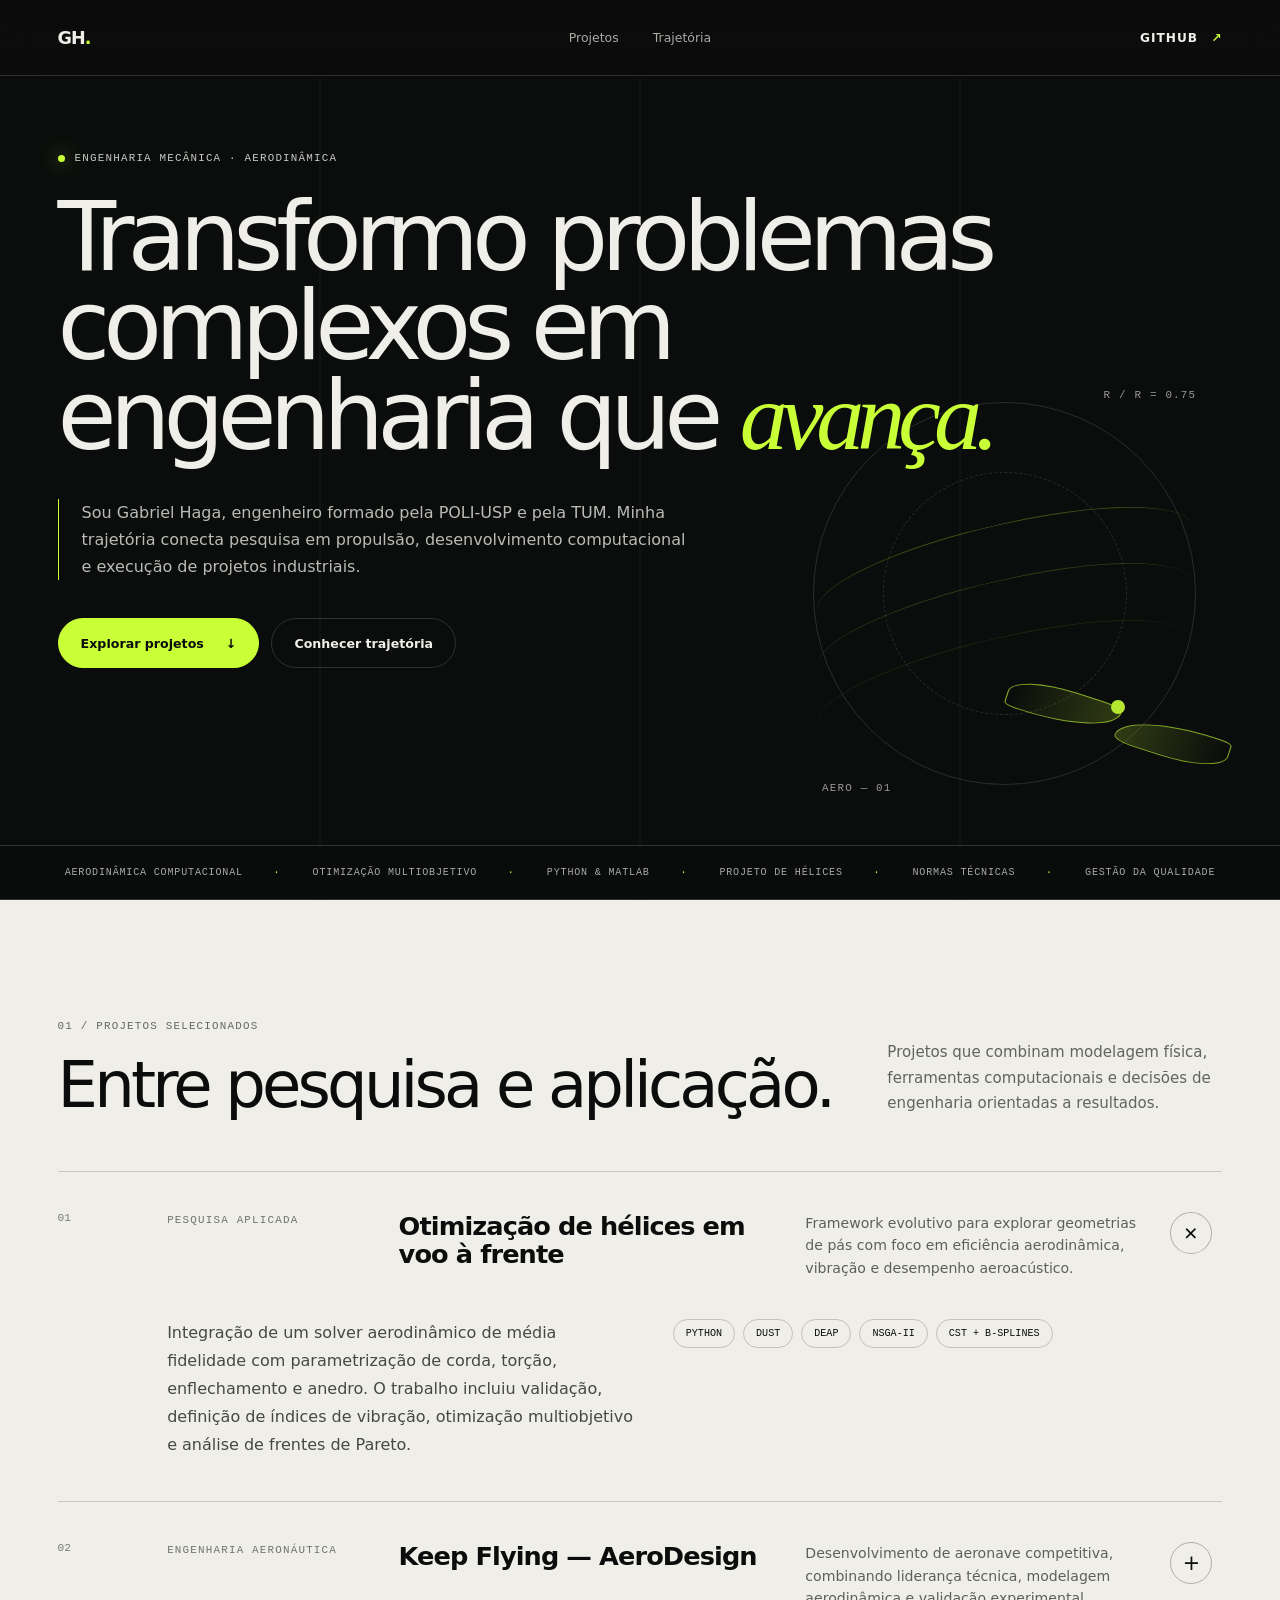
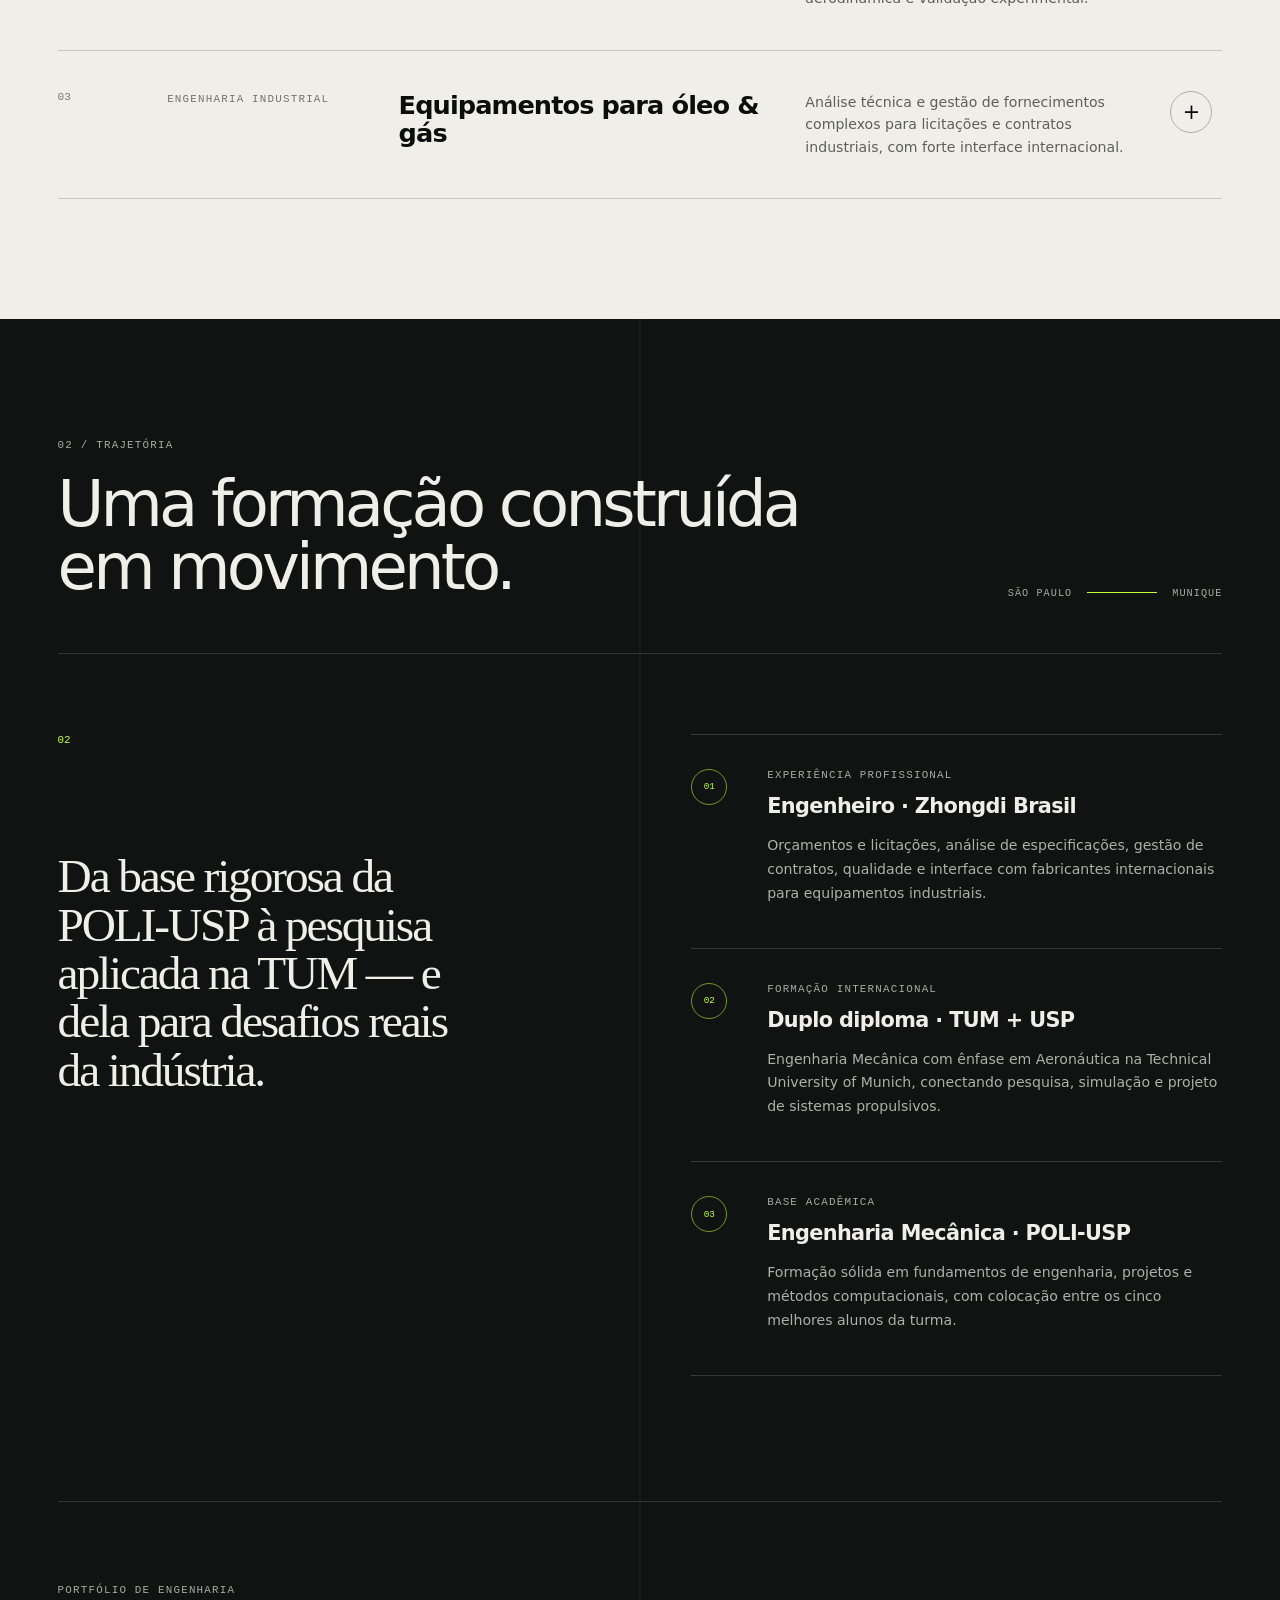
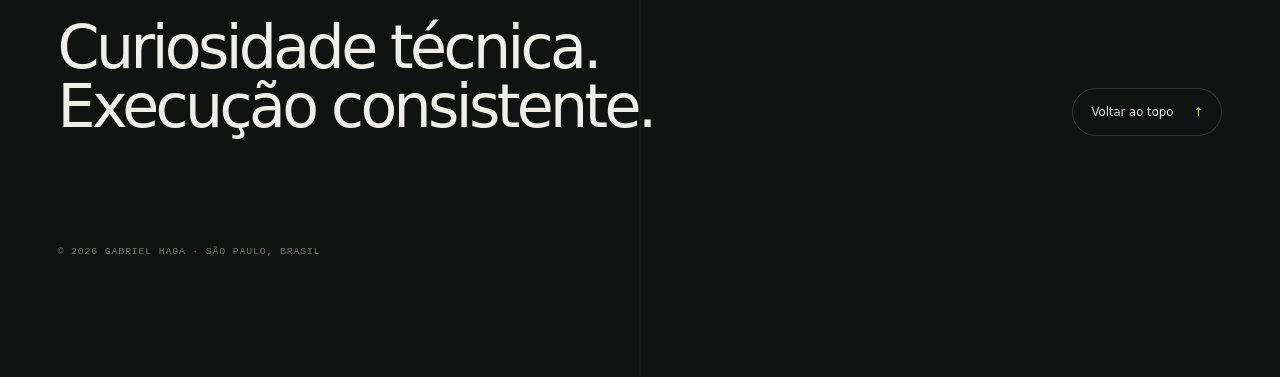
==== index.html @ 897d7d83 "Publish engineering portfolio" ====
<!doctype html>
<html lang="pt-BR">
<head>
  <meta charset="utf-8">
  <meta name="viewport" content="width=device-width, initial-scale=1">
  <meta name="theme-color" content="#0b0d0c">
  <meta name="description" content="Portfólio de Gabriel Haga: engenharia mecânica, aerodinâmica, propulsão e projetos industriais.">
  <title>Gabriel Haga | Engenharia, Aerodinâmica e Projetos</title>
  <style>
    :root{--ink:#0b0d0c;--paper:#efeee8;--muted:#a9aaa4;--line:rgba(239,238,232,.16);--acid:#c8ff36;--acid-dark:#9fce18;--serif:Georgia,"Times New Roman",serif;--sans:Inter,ui-sans-serif,system-ui,-apple-system,BlinkMacSystemFont,"Segoe UI",sans-serif;--mono:"SFMono-Regular",Consolas,"Liberation Mono",monospace}
    *{box-sizing:border-box}html{scroll-behavior:smooth;scroll-padding-top:92px}body{margin:0;background:var(--ink);color:var(--paper);font-family:var(--sans);-webkit-font-smoothing:antialiased}a{color:inherit;text-decoration:none}::selection{background:var(--acid);color:var(--ink)}
    .topbar{position:fixed;z-index:50;inset:0 0 auto;height:76px;display:grid;grid-template-columns:1fr auto 1fr;align-items:center;gap:32px;padding:0 4.5vw;border-bottom:1px solid var(--line);background:rgba(11,13,12,.82);backdrop-filter:blur(18px)}
    .wordmark{width:max-content;font-size:1.1rem;font-weight:800;letter-spacing:-.06em}.wordmark span,.nav-cta span{color:var(--acid)}.nav-links{display:flex;gap:34px;color:var(--muted);font-size:.78rem}.nav-links a,.nav-cta,.button,.back-top{transition:color .18s,background .18s,border-color .18s,transform .18s}.nav-links a:hover,.nav-links a:focus-visible{color:var(--paper)}.nav-cta{justify-self:end;font-size:.76rem;font-weight:700;text-transform:uppercase;letter-spacing:.08em}.nav-cta span{margin-left:8px}
    .hero{position:relative;min-height:100svh;padding:152px 4.5vw 54px;overflow:hidden;border-bottom:1px solid var(--line)}.hero-grid{position:absolute;inset:76px 0 0;pointer-events:none;opacity:.34;background-image:linear-gradient(to right,transparent calc(25% - 1px),var(--line) 25%,transparent calc(25% + 1px)),linear-gradient(to right,transparent calc(50% - 1px),var(--line) 50%,transparent calc(50% + 1px)),linear-gradient(to right,transparent calc(75% - 1px),var(--line) 75%,transparent calc(75% + 1px))}.hero-copy{position:relative;z-index:2;max-width:950px}
    .eyebrow,.section-index,.project-type,.visual-note,.timeline-item .label{font-family:var(--mono);text-transform:uppercase;letter-spacing:.11em;font-size:.68rem}.eyebrow{display:flex;align-items:center;gap:10px;margin:0 0 29px;color:#c8cac3}.status-dot{width:7px;height:7px;border-radius:50%;background:var(--acid);box-shadow:0 0 18px rgba(200,255,54,.7)}
    .hero h1{max-width:960px;margin:0;font-size:clamp(3.7rem,7.5vw,8rem);font-weight:520;line-height:.93;letter-spacing:-.073em}.hero h1 em{font-family:var(--serif);color:var(--acid);font-weight:400}.hero-intro{max-width:630px;margin:38px 0 0;padding-left:23px;border-left:1px solid var(--acid);color:#b9bbb4;font-size:clamp(1rem,1.25vw,1.18rem);line-height:1.7}.hero-actions{display:flex;gap:12px;margin-top:38px}.button{min-height:50px;display:inline-flex;align-items:center;justify-content:center;gap:22px;padding:0 22px;border:1px solid var(--line);border-radius:999px;font-size:.79rem;font-weight:700}.button-primary{border-color:var(--acid);background:var(--acid);color:var(--ink)}.button-primary:hover,.button-primary:focus-visible{background:#d7ff70;transform:translateY(-2px)}.button-ghost:hover,.button-ghost:focus-visible{border-color:rgba(239,238,232,.5);transform:translateY(-2px)}
    .hero-visual{position:absolute;z-index:1;right:4.5vw;bottom:88px;width:min(34vw,510px);aspect-ratio:1;opacity:.9}.visual-orbit,.rotor,.flow-line{position:absolute}.visual-orbit{border:1px solid rgba(239,238,232,.16);border-radius:50%;inset:6%}.orbit-two{inset:22%;border-style:dashed}.rotor{inset:50%;width:52%;height:52%;animation:rotate 26s linear infinite}.blade{position:absolute;left:50%;top:50%;width:51%;height:15%;transform-origin:0 50%;border:1px solid rgba(200,255,54,.7);border-radius:100% 12% 70% 20%;background:linear-gradient(90deg,rgba(200,255,54,.22),transparent)}.blade-one{transform:rotate(18deg)}.blade-two{transform:rotate(198deg)}.hub{position:absolute;top:calc(50% - 7px);left:calc(50% - 7px);width:14px;height:14px;border-radius:50%;background:var(--acid)}.flow-line{left:6%;right:6%;height:20%;border-top:1px solid rgba(200,255,54,.3);border-radius:50%;transform:rotate(-13deg)}.flow-one{top:34%}.flow-two{top:47%;opacity:.7}.flow-three{top:60%;opacity:.4}.visual-note{position:absolute;color:var(--muted)}.note-top{top:3%;right:6%}.note-bottom{bottom:4%;left:8%}@keyframes rotate{to{transform:rotate(360deg)}}
    .capability-strip{position:absolute;z-index:3;left:0;right:0;bottom:0;min-height:54px;display:flex;align-items:center;justify-content:space-around;gap:18px;padding:12px 4.5vw;border-top:1px solid var(--line);background:rgba(11,13,12,.75);color:#a9aba4;font-family:var(--mono);font-size:.63rem;text-transform:uppercase;letter-spacing:.08em}.capability-strip span:not(:last-child)::after{content:"·";margin-left:2.4vw;color:var(--acid)}
    .section-shell{padding:120px 4.5vw}.projects{background:var(--paper);color:var(--ink)}.section-heading{display:grid;grid-template-columns:1.4fr .6fr;gap:48px;align-items:end;padding-bottom:54px;border-bottom:1px solid rgba(11,13,12,.17)}.section-index{margin:0 0 22px;color:#65685f}.section-heading h2,.site-footer h2{max-width:780px;margin:0;font-size:clamp(2.7rem,5vw,5.5rem);line-height:.98;letter-spacing:-.06em;font-weight:520}.section-heading>p{max-width:420px;margin:0;color:#61645c;line-height:1.7;font-size:.94rem}
    .project-list{border-bottom:1px solid rgba(11,13,12,.17)}.project-card{border-top:1px solid rgba(11,13,12,.17)}.project-card:first-child{border-top:0}.project-card summary{display:grid;grid-template-columns:7% 1fr 52px;gap:28px;align-items:start;padding:40px 0;cursor:pointer;list-style:none}.project-card summary::-webkit-details-marker{display:none}.project-index{color:#797c73;font-family:var(--mono);font-size:.7rem}.project-main{display:grid;grid-template-columns:.58fr 1.1fr 1fr;gap:36px;align-items:start}.project-type{color:#71746c;line-height:1.5}.project-main strong{font-size:clamp(1.25rem,2vw,1.9rem);line-height:1.12;letter-spacing:-.035em}.project-description{color:#5d6058;line-height:1.6;font-size:.88rem}.project-toggle{width:42px;height:42px;display:grid;place-items:center;border:1px solid rgba(11,13,12,.28);border-radius:50%;font-size:1.3rem;transition:transform .2s,background .2s}.project-card[open] .project-toggle{transform:rotate(45deg)}.project-card:hover .project-toggle{background:var(--acid);border-color:var(--acid-dark)}.project-detail{display:grid;grid-template-columns:1fr 1fr;gap:36px;margin-left:calc(7% + 28px);padding:0 80px 42px 0}.project-detail p{margin:0;max-width:650px;line-height:1.75;color:#464940}.tag-list{display:flex;flex-wrap:wrap;align-content:start;gap:8px}.tag-list span{padding:8px 12px;border:1px solid rgba(11,13,12,.2);border-radius:999px;font-family:var(--mono);font-size:.63rem;text-transform:uppercase}
    .journey{position:relative;background:#101311}.journey:before{content:"";position:absolute;inset:0;pointer-events:none;background-image:linear-gradient(to right,transparent calc(50% - 1px),rgba(239,238,232,.07) 50%,transparent calc(50% + 1px))}.journey-heading{position:relative;border-color:var(--line)}.journey-heading .section-index{color:var(--muted)}.location-mark{display:flex;align-items:center;gap:15px;justify-self:end;color:var(--muted);font-family:var(--mono);font-size:.64rem;text-transform:uppercase;letter-spacing:.1em}.location-mark i{display:block;width:70px;height:1px;background:var(--acid)}.journey-layout{position:relative;display:grid;grid-template-columns:1fr 1fr;gap:8vw;padding:80px 0 125px}.journey-statement{position:sticky;top:130px;align-self:start;min-height:360px;display:flex;flex-direction:column;justify-content:space-between;padding-right:8vw}.statement-number{color:var(--acid);font-family:var(--mono);font-size:.68rem}.journey-statement p{margin:0;max-width:520px;font-family:var(--serif);font-size:clamp(2.1rem,3.7vw,4.2rem);line-height:1.02;letter-spacing:-.045em}.timeline{border-top:1px solid var(--line)}.timeline-item{display:grid;grid-template-columns:52px 1fr;gap:24px;padding:34px 0 42px;border-bottom:1px solid var(--line)}.timeline-marker{width:36px;height:36px;display:grid;place-items:center;border:1px solid rgba(200,255,54,.55);border-radius:50%;color:var(--acid);font-family:var(--mono);font-size:.58rem}.timeline-item .label{margin:0 0 13px;color:var(--muted)}.timeline-item h3{margin:0 0 16px;font-size:1.3rem;letter-spacing:-.03em}.timeline-item .copy{display:block;max-width:600px;color:#aeb0aa;font-size:.88rem;line-height:1.7}
    .site-footer{position:relative;display:grid;grid-template-columns:1fr auto;gap:60px;align-items:end;padding-top:82px;border-top:1px solid var(--line)}.site-footer .section-index{color:var(--muted)}.site-footer h2{font-size:clamp(2.7rem,4.7vw,5.2rem)}.back-top{min-width:150px;height:48px;display:inline-flex;align-items:center;justify-content:space-between;padding:0 18px;border:1px solid var(--line);border-radius:999px;font-size:.73rem}.back-top span{color:var(--acid)}.back-top:hover{border-color:var(--acid)}.footer-note{grid-column:1/-1;margin:50px 0 0;color:#747770;font-family:var(--mono);font-size:.62rem;text-transform:uppercase;letter-spacing:.08em}:focus-visible{outline:2px solid var(--acid);outline-offset:4px}
    @media(max-width:980px){.hero{min-height:920px}.hero-visual{width:42vw;opacity:.48}.project-main{grid-template-columns:.45fr 1fr}.project-description{grid-column:2}.project-detail{grid-template-columns:1fr}.journey-layout{gap:6vw}}
    @media(max-width:720px){.topbar{height:66px;grid-template-columns:1fr auto;padding:0 20px}.nav-links{display:none}.hero{min-height:840px;padding:128px 20px 72px}.hero h1{font-size:clamp(3.45rem,17vw,5.6rem)}.hero-intro{margin-top:30px}.hero-actions{align-items:stretch;flex-direction:column;max-width:320px}.hero-visual{width:72vw;right:-18vw;bottom:75px;opacity:.32}.capability-strip{overflow:hidden;justify-content:flex-start;padding-left:20px;white-space:nowrap}.capability-strip span:nth-child(n+4){display:none}.capability-strip span:not(:last-child)::after{margin-left:18px}.section-shell{padding:88px 20px}.section-heading{grid-template-columns:1fr;gap:24px;padding-bottom:38px}.section-heading h2{font-size:3rem}.project-card summary{grid-template-columns:32px 1fr 40px;gap:12px;padding:30px 0}.project-main{grid-template-columns:1fr;gap:10px}.project-description{grid-column:1;margin-top:6px}.project-toggle{width:36px;height:36px}.project-detail{margin-left:44px;padding:0 0 34px;gap:22px}.journey:before{display:none}.location-mark{justify-self:start}.journey-layout{grid-template-columns:1fr;padding:62px 0 90px}.journey-statement{position:static;min-height:0;padding:0 0 60px;gap:42px}.timeline-item{grid-template-columns:42px 1fr;gap:14px}.site-footer{grid-template-columns:1fr;gap:42px}.site-footer h2{font-size:3.05rem}.back-top{width:150px}.footer-note{margin-top:18px}}
    @media(prefers-reduced-motion:reduce){html{scroll-behavior:auto}*,*:before,*:after{animation-duration:.01ms!important;animation-iteration-count:1!important}}
  </style>
</head>
<body>
  <main>
    <nav class="topbar" aria-label="Navegação principal">
      <a class="wordmark" href="#inicio" aria-label="Ir para o início">GH<span>.</span></a>
      <div class="nav-links"><a href="#projetos">Projetos</a><a href="#trajetoria">Trajetória</a></div>
      <a class="nav-cta" href="https://github.com/GTH14" target="_blank" rel="noreferrer">GitHub <span aria-hidden="true">↗</span></a>
    </nav>

    <section class="hero" id="inicio">
      <div class="hero-grid" aria-hidden="true"></div>
      <div class="hero-copy">
        <p class="eyebrow"><span class="status-dot"></span> Engenharia mecânica · Aerodinâmica</p>
        <h1>Transformo problemas complexos em engenharia que <em>avança.</em></h1>
        <p class="hero-intro">Sou Gabriel Haga, engenheiro formado pela POLI-USP e pela TUM. Minha trajetória conecta pesquisa em propulsão, desenvolvimento computacional e execução de projetos industriais.</p>
        <div class="hero-actions"><a class="button button-primary" href="#projetos">Explorar projetos <span aria-hidden="true">↓</span></a><a class="button button-ghost" href="#trajetoria">Conhecer trajetória</a></div>
      </div>
      <div class="hero-visual" aria-hidden="true">
        <div class="visual-orbit"></div><div class="visual-orbit orbit-two"></div>
        <div class="rotor"><span class="blade blade-one"></span><span class="blade blade-two"></span><span class="hub"></span></div>
        <div class="flow-line flow-one"></div><div class="flow-line flow-two"></div><div class="flow-line flow-three"></div>
        <div class="visual-note note-top">R / R = 0.75</div><div class="visual-note note-bottom">AERO — 01</div>
      </div>
      <div class="capability-strip" aria-label="Áreas de atuação"><span>Aerodinâmica computacional</span><span>Otimização multiobjetivo</span><span>Python &amp; MATLAB</span><span>Projeto de hélices</span><span>Normas técnicas</span><span>Gestão da qualidade</span></div>
    </section>

    <section class="projects section-shell" id="projetos">
      <header class="section-heading"><div><p class="section-index">01 / Projetos selecionados</p><h2>Entre pesquisa e aplicação.</h2></div><p>Projetos que combinam modelagem física, ferramentas computacionais e decisões de engenharia orientadas a resultados.</p></header>
      <div class="project-list">
        <details class="project-card" open>
          <summary><span class="project-index">01</span><span class="project-main"><span class="project-type">Pesquisa aplicada</span><strong>Otimização de hélices em voo à frente</strong><span class="project-description">Framework evolutivo para explorar geometrias de pás com foco em eficiência aerodinâmica, vibração e desempenho aeroacústico.</span></span><span class="project-toggle" aria-hidden="true">+</span></summary>
          <div class="project-detail"><p>Integração de um solver aerodinâmico de média fidelidade com parametrização de corda, torção, enflechamento e anedro. O trabalho incluiu validação, definição de índices de vibração, otimização multiobjetivo e análise de frentes de Pareto.</p><div class="tag-list"><span>Python</span><span>DUST</span><span>DEAP</span><span>NSGA-II</span><span>CST + B-splines</span></div></div>
        </details>
        <details class="project-card">
          <summary><span class="project-index">02</span><span class="project-main"><span class="project-type">Engenharia aeronáutica</span><strong>Keep Flying — AeroDesign</strong><span class="project-description">Desenvolvimento de aeronave competitiva, combinando liderança técnica, modelagem aerodinâmica e validação experimental.</span></span><span class="project-toggle" aria-hidden="true">+</span></summary>
          <div class="project-detail"><p>Atuação como capitão e membro da equipe de aerodinâmica: distribuição de atividades, acompanhamento do projeto, desenvolvimento de modelo VLM, construção de protótipos, testes de voo e documentação técnica.</p><div class="tag-list"><span>VLM</span><span>Projeto de aeronaves</span><span>Ensaios em voo</span><span>Liderança</span></div></div>
        </details>
        <details class="project-card">
          <summary><span class="project-index">03</span><span class="project-main"><span class="project-type">Engenharia industrial</span><strong>Equipamentos para óleo &amp; gás</strong><span class="project-description">Análise técnica e gestão de fornecimentos complexos para licitações e contratos industriais, com forte interface internacional.</span></span><span class="project-toggle" aria-hidden="true">+</span></summary>
          <div class="project-detail"><p>Escopo envolvendo trocadores de calor, resfriadores a ar, válvulas e tubulações: interpretação de desenhos e normas, composição de propostas, planos de inspeção, documentação da qualidade e coordenação com fabricantes.</p><div class="tag-list"><span>Petrobras</span><span>API 660</span><span>ASME</span><span>QA/QC</span><span>Contratos</span></div></div>
        </details>
      </div>
    </section>

    <section class="journey section-shell" id="trajetoria">
      <header class="section-heading journey-heading"><div><p class="section-index">02 / Trajetória</p><h2>Uma formação construída em movimento.</h2></div><div class="location-mark"><span>São Paulo</span><i></i><span>Munique</span></div></header>
      <div class="journey-layout">
        <div class="journey-statement"><span class="statement-number">02</span><p>Da base rigorosa da POLI-USP à pesquisa aplicada na TUM — e dela para desafios reais da indústria.</p></div>
        <div class="timeline">
          <article class="timeline-item"><span class="timeline-marker">01</span><div><p class="label">Experiência profissional</p><h3>Engenheiro · Zhongdi Brasil</h3><span class="copy">Orçamentos e licitações, análise de especificações, gestão de contratos, qualidade e interface com fabricantes internacionais para equipamentos industriais.</span></div></article>
          <article class="timeline-item"><span class="timeline-marker">02</span><div><p class="label">Formação internacional</p><h3>Duplo diploma · TUM + USP</h3><span class="copy">Engenharia Mecânica com ênfase em Aeronáutica na Technical University of Munich, conectando pesquisa, simulação e projeto de sistemas propulsivos.</span></div></article>
          <article class="timeline-item"><span class="timeline-marker">03</span><div><p class="label">Base acadêmica</p><h3>Engenharia Mecânica · POLI-USP</h3><span class="copy">Formação sólida em fundamentos de engenharia, projetos e métodos computacionais, com colocação entre os cinco melhores alunos da turma.</span></div></article>
        </div>
      </div>
      <footer class="site-footer"><div><p class="section-index">Portfólio de engenharia</p><h2>Curiosidade técnica.<br>Execução consistente.</h2></div><a class="back-top" href="#inicio">Voltar ao topo <span aria-hidden="true">↑</span></a><p class="footer-note">© 2026 Gabriel Haga · São Paulo, Brasil</p></footer>
    </section>
  </main>
</body>
</html>
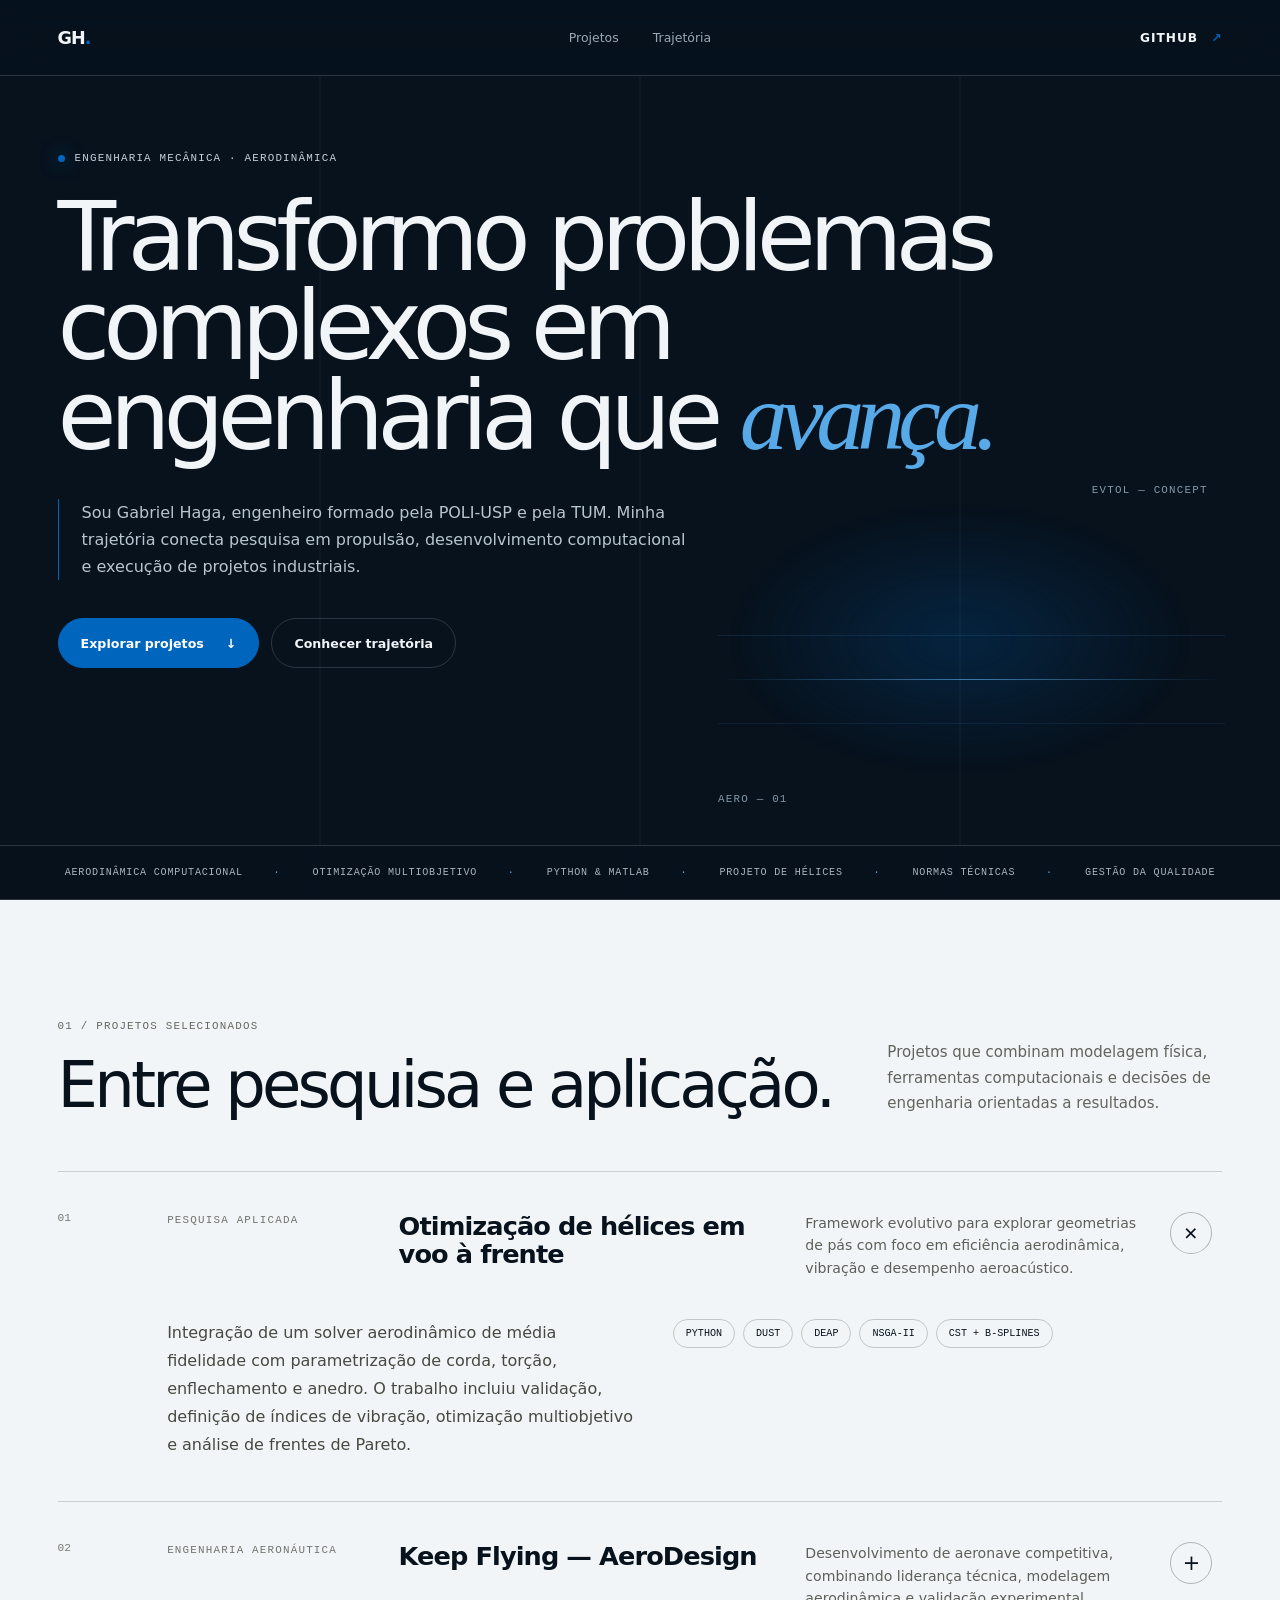
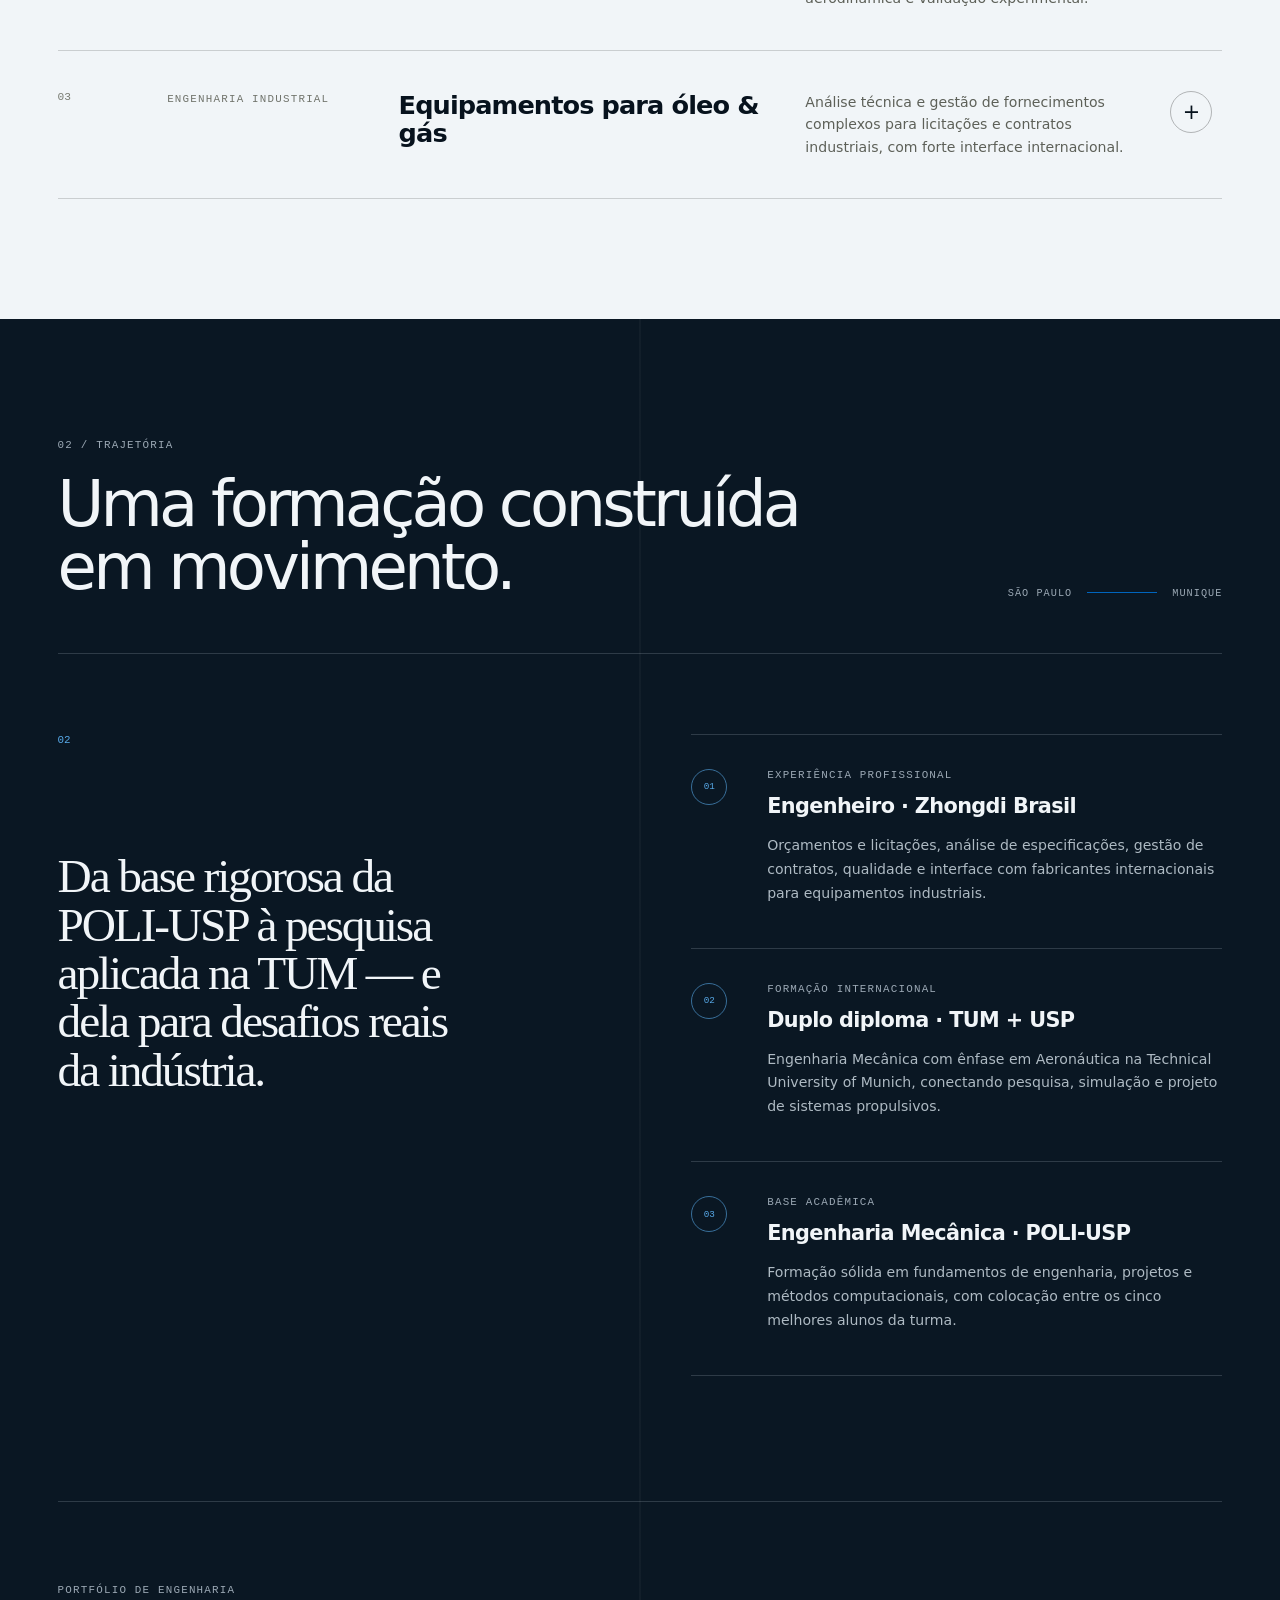
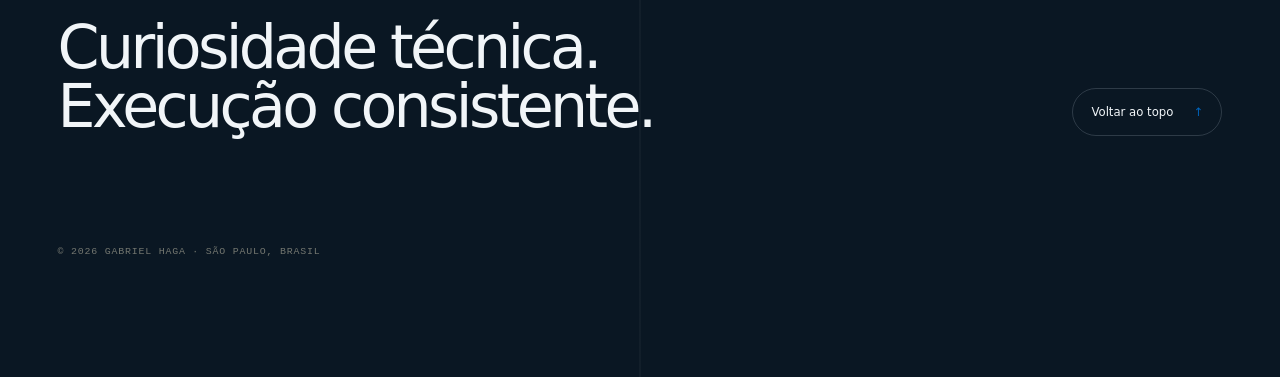
==== commit a82f1df4: "Update portfolio visual identity and eVTOL hero" ====
--- a/index.html
+++ b/index.html
@@ -3,22 +3,22 @@
 <head>
   <meta charset="utf-8">
   <meta name="viewport" content="width=device-width, initial-scale=1">
-  <meta name="theme-color" content="#0b0d0c">
+  <meta name="theme-color" content="#07121d">
   <meta name="description" content="Portfólio de Gabriel Haga: engenharia mecânica, aerodinâmica, propulsão e projetos industriais.">
   <title>Gabriel Haga | Engenharia, Aerodinâmica e Projetos</title>
   <style>
-    :root{--ink:#0b0d0c;--paper:#efeee8;--muted:#a9aaa4;--line:rgba(239,238,232,.16);--acid:#c8ff36;--acid-dark:#9fce18;--serif:Georgia,"Times New Roman",serif;--sans:Inter,ui-sans-serif,system-ui,-apple-system,BlinkMacSystemFont,"Segoe UI",sans-serif;--mono:"SFMono-Regular",Consolas,"Liberation Mono",monospace}
+    :root{--ink:#07121d;--paper:#f1f5f8;--muted:#9ba8b4;--line:rgba(225,238,248,.17);--acid:#0065bd;--acid-dark:#004b8d;--blue-light:#57a9e8;--serif:Georgia,"Times New Roman",serif;--sans:Inter,ui-sans-serif,system-ui,-apple-system,BlinkMacSystemFont,"Segoe UI",sans-serif;--mono:"SFMono-Regular",Consolas,"Liberation Mono",monospace}
     *{box-sizing:border-box}html{scroll-behavior:smooth;scroll-padding-top:92px}body{margin:0;background:var(--ink);color:var(--paper);font-family:var(--sans);-webkit-font-smoothing:antialiased}a{color:inherit;text-decoration:none}::selection{background:var(--acid);color:var(--ink)}
-    .topbar{position:fixed;z-index:50;inset:0 0 auto;height:76px;display:grid;grid-template-columns:1fr auto 1fr;align-items:center;gap:32px;padding:0 4.5vw;border-bottom:1px solid var(--line);background:rgba(11,13,12,.82);backdrop-filter:blur(18px)}
+    .topbar{position:fixed;z-index:50;inset:0 0 auto;height:76px;display:grid;grid-template-columns:1fr auto 1fr;align-items:center;gap:32px;padding:0 4.5vw;border-bottom:1px solid var(--line);background:rgba(7,18,29,.84);backdrop-filter:blur(18px)}
     .wordmark{width:max-content;font-size:1.1rem;font-weight:800;letter-spacing:-.06em}.wordmark span,.nav-cta span{color:var(--acid)}.nav-links{display:flex;gap:34px;color:var(--muted);font-size:.78rem}.nav-links a,.nav-cta,.button,.back-top{transition:color .18s,background .18s,border-color .18s,transform .18s}.nav-links a:hover,.nav-links a:focus-visible{color:var(--paper)}.nav-cta{justify-self:end;font-size:.76rem;font-weight:700;text-transform:uppercase;letter-spacing:.08em}.nav-cta span{margin-left:8px}
     .hero{position:relative;min-height:100svh;padding:152px 4.5vw 54px;overflow:hidden;border-bottom:1px solid var(--line)}.hero-grid{position:absolute;inset:76px 0 0;pointer-events:none;opacity:.34;background-image:linear-gradient(to right,transparent calc(25% - 1px),var(--line) 25%,transparent calc(25% + 1px)),linear-gradient(to right,transparent calc(50% - 1px),var(--line) 50%,transparent calc(50% + 1px)),linear-gradient(to right,transparent calc(75% - 1px),var(--line) 75%,transparent calc(75% + 1px))}.hero-copy{position:relative;z-index:2;max-width:950px}
-    .eyebrow,.section-index,.project-type,.visual-note,.timeline-item .label{font-family:var(--mono);text-transform:uppercase;letter-spacing:.11em;font-size:.68rem}.eyebrow{display:flex;align-items:center;gap:10px;margin:0 0 29px;color:#c8cac3}.status-dot{width:7px;height:7px;border-radius:50%;background:var(--acid);box-shadow:0 0 18px rgba(200,255,54,.7)}
-    .hero h1{max-width:960px;margin:0;font-size:clamp(3.7rem,7.5vw,8rem);font-weight:520;line-height:.93;letter-spacing:-.073em}.hero h1 em{font-family:var(--serif);color:var(--acid);font-weight:400}.hero-intro{max-width:630px;margin:38px 0 0;padding-left:23px;border-left:1px solid var(--acid);color:#b9bbb4;font-size:clamp(1rem,1.25vw,1.18rem);line-height:1.7}.hero-actions{display:flex;gap:12px;margin-top:38px}.button{min-height:50px;display:inline-flex;align-items:center;justify-content:center;gap:22px;padding:0 22px;border:1px solid var(--line);border-radius:999px;font-size:.79rem;font-weight:700}.button-primary{border-color:var(--acid);background:var(--acid);color:var(--ink)}.button-primary:hover,.button-primary:focus-visible{background:#d7ff70;transform:translateY(-2px)}.button-ghost:hover,.button-ghost:focus-visible{border-color:rgba(239,238,232,.5);transform:translateY(-2px)}
-    .hero-visual{position:absolute;z-index:1;right:4.5vw;bottom:88px;width:min(34vw,510px);aspect-ratio:1;opacity:.9}.visual-orbit,.rotor,.flow-line{position:absolute}.visual-orbit{border:1px solid rgba(239,238,232,.16);border-radius:50%;inset:6%}.orbit-two{inset:22%;border-style:dashed}.rotor{inset:50%;width:52%;height:52%;animation:rotate 26s linear infinite}.blade{position:absolute;left:50%;top:50%;width:51%;height:15%;transform-origin:0 50%;border:1px solid rgba(200,255,54,.7);border-radius:100% 12% 70% 20%;background:linear-gradient(90deg,rgba(200,255,54,.22),transparent)}.blade-one{transform:rotate(18deg)}.blade-two{transform:rotate(198deg)}.hub{position:absolute;top:calc(50% - 7px);left:calc(50% - 7px);width:14px;height:14px;border-radius:50%;background:var(--acid)}.flow-line{left:6%;right:6%;height:20%;border-top:1px solid rgba(200,255,54,.3);border-radius:50%;transform:rotate(-13deg)}.flow-one{top:34%}.flow-two{top:47%;opacity:.7}.flow-three{top:60%;opacity:.4}.visual-note{position:absolute;color:var(--muted)}.note-top{top:3%;right:6%}.note-bottom{bottom:4%;left:8%}@keyframes rotate{to{transform:rotate(360deg)}}
-    .capability-strip{position:absolute;z-index:3;left:0;right:0;bottom:0;min-height:54px;display:flex;align-items:center;justify-content:space-around;gap:18px;padding:12px 4.5vw;border-top:1px solid var(--line);background:rgba(11,13,12,.75);color:#a9aba4;font-family:var(--mono);font-size:.63rem;text-transform:uppercase;letter-spacing:.08em}.capability-strip span:not(:last-child)::after{content:"·";margin-left:2.4vw;color:var(--acid)}
+    .eyebrow,.section-index,.project-type,.visual-note,.timeline-item .label{font-family:var(--mono);text-transform:uppercase;letter-spacing:.11em;font-size:.68rem}.eyebrow{display:flex;align-items:center;gap:10px;margin:0 0 29px;color:#c4d0d9}.status-dot{width:7px;height:7px;border-radius:50%;background:var(--acid);box-shadow:0 0 18px rgba(0,101,189,.8)}
+    .hero h1{max-width:960px;margin:0;font-size:clamp(3.7rem,7.5vw,8rem);font-weight:520;line-height:.93;letter-spacing:-.073em}.hero h1 em{font-family:var(--serif);color:var(--blue-light);font-weight:400}.hero-intro{max-width:630px;margin:38px 0 0;padding-left:23px;border-left:1px solid var(--acid);color:#b9c5ce;font-size:clamp(1rem,1.25vw,1.18rem);line-height:1.7}.hero-actions{display:flex;gap:12px;margin-top:38px}.button{min-height:50px;display:inline-flex;align-items:center;justify-content:center;gap:22px;padding:0 22px;border:1px solid var(--line);border-radius:999px;font-size:.79rem;font-weight:700}.button-primary{border-color:var(--acid);background:var(--acid);color:#fff}.button-primary:hover,.button-primary:focus-visible{background:#0878d2;transform:translateY(-2px)}.button-ghost:hover,.button-ghost:focus-visible{border-color:rgba(239,238,232,.5);transform:translateY(-2px)}
+    .hero-visual{position:absolute;z-index:1;right:2.5vw;bottom:80px;width:min(45vw,690px);aspect-ratio:16/10;display:grid;place-items:center;opacity:.94;isolation:isolate}.hero-visual:before{content:"";position:absolute;z-index:-1;inset:12% 8%;background:radial-gradient(ellipse,rgba(0,101,189,.24),rgba(0,101,189,0) 68%);filter:blur(12px)}.hero-visual:after{content:"";position:absolute;z-index:-1;left:8%;right:4%;top:61%;height:1px;background:linear-gradient(90deg,transparent,rgba(87,169,232,.7),transparent);box-shadow:0 -44px 0 rgba(87,169,232,.14),0 44px 0 rgba(87,169,232,.1)}.evtol-image{display:block;width:100%;height:auto;filter:drop-shadow(0 24px 38px rgba(0,0,0,.38));animation:float 7s ease-in-out infinite}.visual-note{position:absolute;color:#8ca0b0}.note-top{top:7%;right:7%}.note-bottom{bottom:4%;left:8%}@keyframes float{0%,100%{transform:translateY(0)}50%{transform:translateY(-9px)}}
+    .capability-strip{position:absolute;z-index:3;left:0;right:0;bottom:0;min-height:54px;display:flex;align-items:center;justify-content:space-around;gap:18px;padding:12px 4.5vw;border-top:1px solid var(--line);background:rgba(7,18,29,.8);color:#a9b5be;font-family:var(--mono);font-size:.63rem;text-transform:uppercase;letter-spacing:.08em}.capability-strip span:not(:last-child)::after{content:"·";margin-left:2.4vw;color:var(--blue-light)}
     .section-shell{padding:120px 4.5vw}.projects{background:var(--paper);color:var(--ink)}.section-heading{display:grid;grid-template-columns:1.4fr .6fr;gap:48px;align-items:end;padding-bottom:54px;border-bottom:1px solid rgba(11,13,12,.17)}.section-index{margin:0 0 22px;color:#65685f}.section-heading h2,.site-footer h2{max-width:780px;margin:0;font-size:clamp(2.7rem,5vw,5.5rem);line-height:.98;letter-spacing:-.06em;font-weight:520}.section-heading>p{max-width:420px;margin:0;color:#61645c;line-height:1.7;font-size:.94rem}
     .project-list{border-bottom:1px solid rgba(11,13,12,.17)}.project-card{border-top:1px solid rgba(11,13,12,.17)}.project-card:first-child{border-top:0}.project-card summary{display:grid;grid-template-columns:7% 1fr 52px;gap:28px;align-items:start;padding:40px 0;cursor:pointer;list-style:none}.project-card summary::-webkit-details-marker{display:none}.project-index{color:#797c73;font-family:var(--mono);font-size:.7rem}.project-main{display:grid;grid-template-columns:.58fr 1.1fr 1fr;gap:36px;align-items:start}.project-type{color:#71746c;line-height:1.5}.project-main strong{font-size:clamp(1.25rem,2vw,1.9rem);line-height:1.12;letter-spacing:-.035em}.project-description{color:#5d6058;line-height:1.6;font-size:.88rem}.project-toggle{width:42px;height:42px;display:grid;place-items:center;border:1px solid rgba(11,13,12,.28);border-radius:50%;font-size:1.3rem;transition:transform .2s,background .2s}.project-card[open] .project-toggle{transform:rotate(45deg)}.project-card:hover .project-toggle{background:var(--acid);border-color:var(--acid-dark)}.project-detail{display:grid;grid-template-columns:1fr 1fr;gap:36px;margin-left:calc(7% + 28px);padding:0 80px 42px 0}.project-detail p{margin:0;max-width:650px;line-height:1.75;color:#464940}.tag-list{display:flex;flex-wrap:wrap;align-content:start;gap:8px}.tag-list span{padding:8px 12px;border:1px solid rgba(11,13,12,.2);border-radius:999px;font-family:var(--mono);font-size:.63rem;text-transform:uppercase}
-    .journey{position:relative;background:#101311}.journey:before{content:"";position:absolute;inset:0;pointer-events:none;background-image:linear-gradient(to right,transparent calc(50% - 1px),rgba(239,238,232,.07) 50%,transparent calc(50% + 1px))}.journey-heading{position:relative;border-color:var(--line)}.journey-heading .section-index{color:var(--muted)}.location-mark{display:flex;align-items:center;gap:15px;justify-self:end;color:var(--muted);font-family:var(--mono);font-size:.64rem;text-transform:uppercase;letter-spacing:.1em}.location-mark i{display:block;width:70px;height:1px;background:var(--acid)}.journey-layout{position:relative;display:grid;grid-template-columns:1fr 1fr;gap:8vw;padding:80px 0 125px}.journey-statement{position:sticky;top:130px;align-self:start;min-height:360px;display:flex;flex-direction:column;justify-content:space-between;padding-right:8vw}.statement-number{color:var(--acid);font-family:var(--mono);font-size:.68rem}.journey-statement p{margin:0;max-width:520px;font-family:var(--serif);font-size:clamp(2.1rem,3.7vw,4.2rem);line-height:1.02;letter-spacing:-.045em}.timeline{border-top:1px solid var(--line)}.timeline-item{display:grid;grid-template-columns:52px 1fr;gap:24px;padding:34px 0 42px;border-bottom:1px solid var(--line)}.timeline-marker{width:36px;height:36px;display:grid;place-items:center;border:1px solid rgba(200,255,54,.55);border-radius:50%;color:var(--acid);font-family:var(--mono);font-size:.58rem}.timeline-item .label{margin:0 0 13px;color:var(--muted)}.timeline-item h3{margin:0 0 16px;font-size:1.3rem;letter-spacing:-.03em}.timeline-item .copy{display:block;max-width:600px;color:#aeb0aa;font-size:.88rem;line-height:1.7}
+    .journey{position:relative;background:#0a1723}.journey:before{content:"";position:absolute;inset:0;pointer-events:none;background-image:linear-gradient(to right,transparent calc(50% - 1px),rgba(239,238,232,.07) 50%,transparent calc(50% + 1px))}.journey-heading{position:relative;border-color:var(--line)}.journey-heading .section-index{color:var(--muted)}.location-mark{display:flex;align-items:center;gap:15px;justify-self:end;color:var(--muted);font-family:var(--mono);font-size:.64rem;text-transform:uppercase;letter-spacing:.1em}.location-mark i{display:block;width:70px;height:1px;background:var(--acid)}.journey-layout{position:relative;display:grid;grid-template-columns:1fr 1fr;gap:8vw;padding:80px 0 125px}.journey-statement{position:sticky;top:130px;align-self:start;min-height:360px;display:flex;flex-direction:column;justify-content:space-between;padding-right:8vw}.statement-number{color:var(--blue-light);font-family:var(--mono);font-size:.68rem}.journey-statement p{margin:0;max-width:520px;font-family:var(--serif);font-size:clamp(2.1rem,3.7vw,4.2rem);line-height:1.02;letter-spacing:-.045em}.timeline{border-top:1px solid var(--line)}.timeline-item{display:grid;grid-template-columns:52px 1fr;gap:24px;padding:34px 0 42px;border-bottom:1px solid var(--line)}.timeline-marker{width:36px;height:36px;display:grid;place-items:center;border:1px solid rgba(87,169,232,.6);border-radius:50%;color:var(--blue-light);font-family:var(--mono);font-size:.58rem}.timeline-item .label{margin:0 0 13px;color:var(--muted)}.timeline-item h3{margin:0 0 16px;font-size:1.3rem;letter-spacing:-.03em}.timeline-item .copy{display:block;max-width:600px;color:#aebac3;font-size:.88rem;line-height:1.7}
     .site-footer{position:relative;display:grid;grid-template-columns:1fr auto;gap:60px;align-items:end;padding-top:82px;border-top:1px solid var(--line)}.site-footer .section-index{color:var(--muted)}.site-footer h2{font-size:clamp(2.7rem,4.7vw,5.2rem)}.back-top{min-width:150px;height:48px;display:inline-flex;align-items:center;justify-content:space-between;padding:0 18px;border:1px solid var(--line);border-radius:999px;font-size:.73rem}.back-top span{color:var(--acid)}.back-top:hover{border-color:var(--acid)}.footer-note{grid-column:1/-1;margin:50px 0 0;color:#747770;font-family:var(--mono);font-size:.62rem;text-transform:uppercase;letter-spacing:.08em}:focus-visible{outline:2px solid var(--acid);outline-offset:4px}
     @media(max-width:980px){.hero{min-height:920px}.hero-visual{width:42vw;opacity:.48}.project-main{grid-template-columns:.45fr 1fr}.project-description{grid-column:2}.project-detail{grid-template-columns:1fr}.journey-layout{gap:6vw}}
     @media(max-width:720px){.topbar{height:66px;grid-template-columns:1fr auto;padding:0 20px}.nav-links{display:none}.hero{min-height:840px;padding:128px 20px 72px}.hero h1{font-size:clamp(3.45rem,17vw,5.6rem)}.hero-intro{margin-top:30px}.hero-actions{align-items:stretch;flex-direction:column;max-width:320px}.hero-visual{width:72vw;right:-18vw;bottom:75px;opacity:.32}.capability-strip{overflow:hidden;justify-content:flex-start;padding-left:20px;white-space:nowrap}.capability-strip span:nth-child(n+4){display:none}.capability-strip span:not(:last-child)::after{margin-left:18px}.section-shell{padding:88px 20px}.section-heading{grid-template-columns:1fr;gap:24px;padding-bottom:38px}.section-heading h2{font-size:3rem}.project-card summary{grid-template-columns:32px 1fr 40px;gap:12px;padding:30px 0}.project-main{grid-template-columns:1fr;gap:10px}.project-description{grid-column:1;margin-top:6px}.project-toggle{width:36px;height:36px}.project-detail{margin-left:44px;padding:0 0 34px;gap:22px}.journey:before{display:none}.location-mark{justify-self:start}.journey-layout{grid-template-columns:1fr;padding:62px 0 90px}.journey-statement{position:static;min-height:0;padding:0 0 60px;gap:42px}.timeline-item{grid-template-columns:42px 1fr;gap:14px}.site-footer{grid-template-columns:1fr;gap:42px}.site-footer h2{font-size:3.05rem}.back-top{width:150px}.footer-note{margin-top:18px}}
@@ -42,10 +42,8 @@
         <div class="hero-actions"><a class="button button-primary" href="#projetos">Explorar projetos <span aria-hidden="true">↓</span></a><a class="button button-ghost" href="#trajetoria">Conhecer trajetória</a></div>
       </div>
       <div class="hero-visual" aria-hidden="true">
-        <div class="visual-orbit"></div><div class="visual-orbit orbit-two"></div>
-        <div class="rotor"><span class="blade blade-one"></span><span class="blade blade-two"></span><span class="hub"></span></div>
-        <div class="flow-line flow-one"></div><div class="flow-line flow-two"></div><div class="flow-line flow-three"></div>
-        <div class="visual-note note-top">R / R = 0.75</div><div class="visual-note note-bottom">AERO — 01</div>
+        <img class="evtol-image" src="evtol-concept.webp" alt="">
+        <div class="visual-note note-top">eVTOL — CONCEPT</div><div class="visual-note note-bottom">AERO — 01</div>
       </div>
       <div class="capability-strip" aria-label="Áreas de atuação"><span>Aerodinâmica computacional</span><span>Otimização multiobjetivo</span><span>Python &amp; MATLAB</span><span>Projeto de hélices</span><span>Normas técnicas</span><span>Gestão da qualidade</span></div>
     </section>
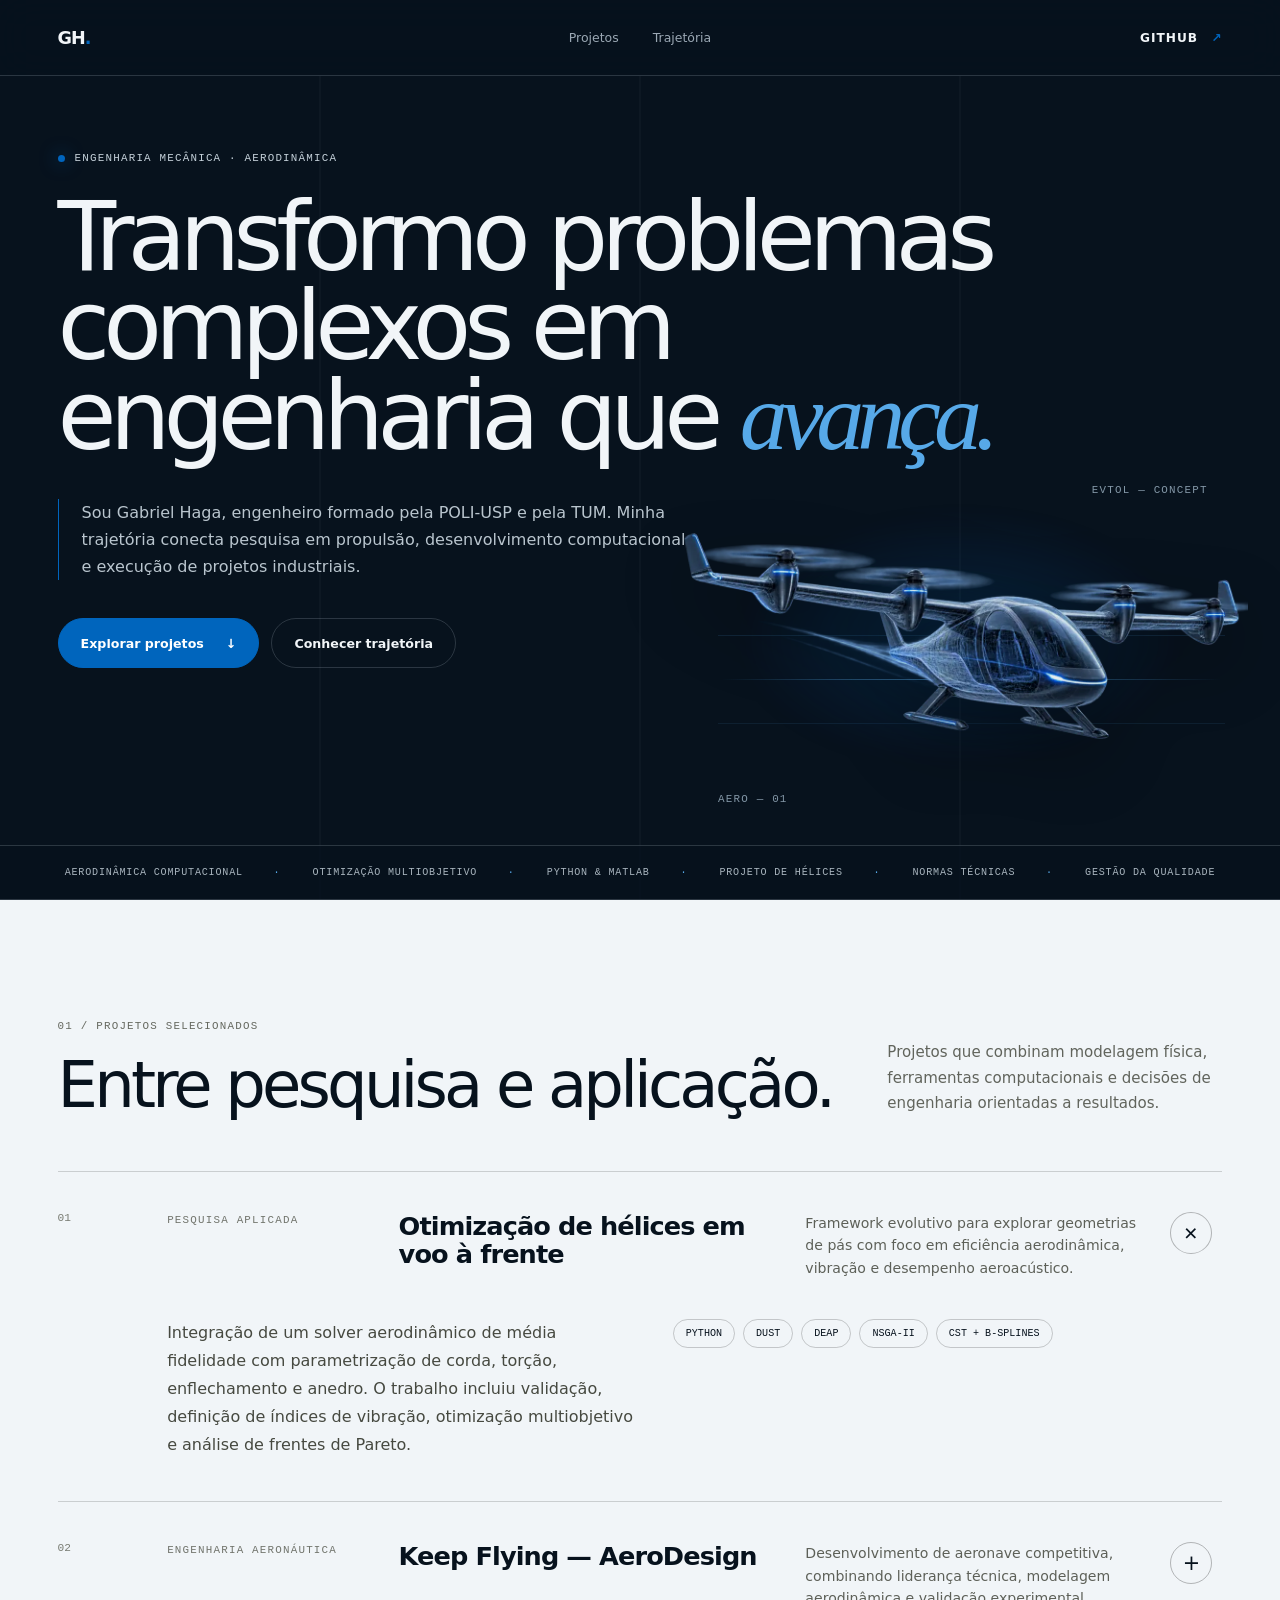
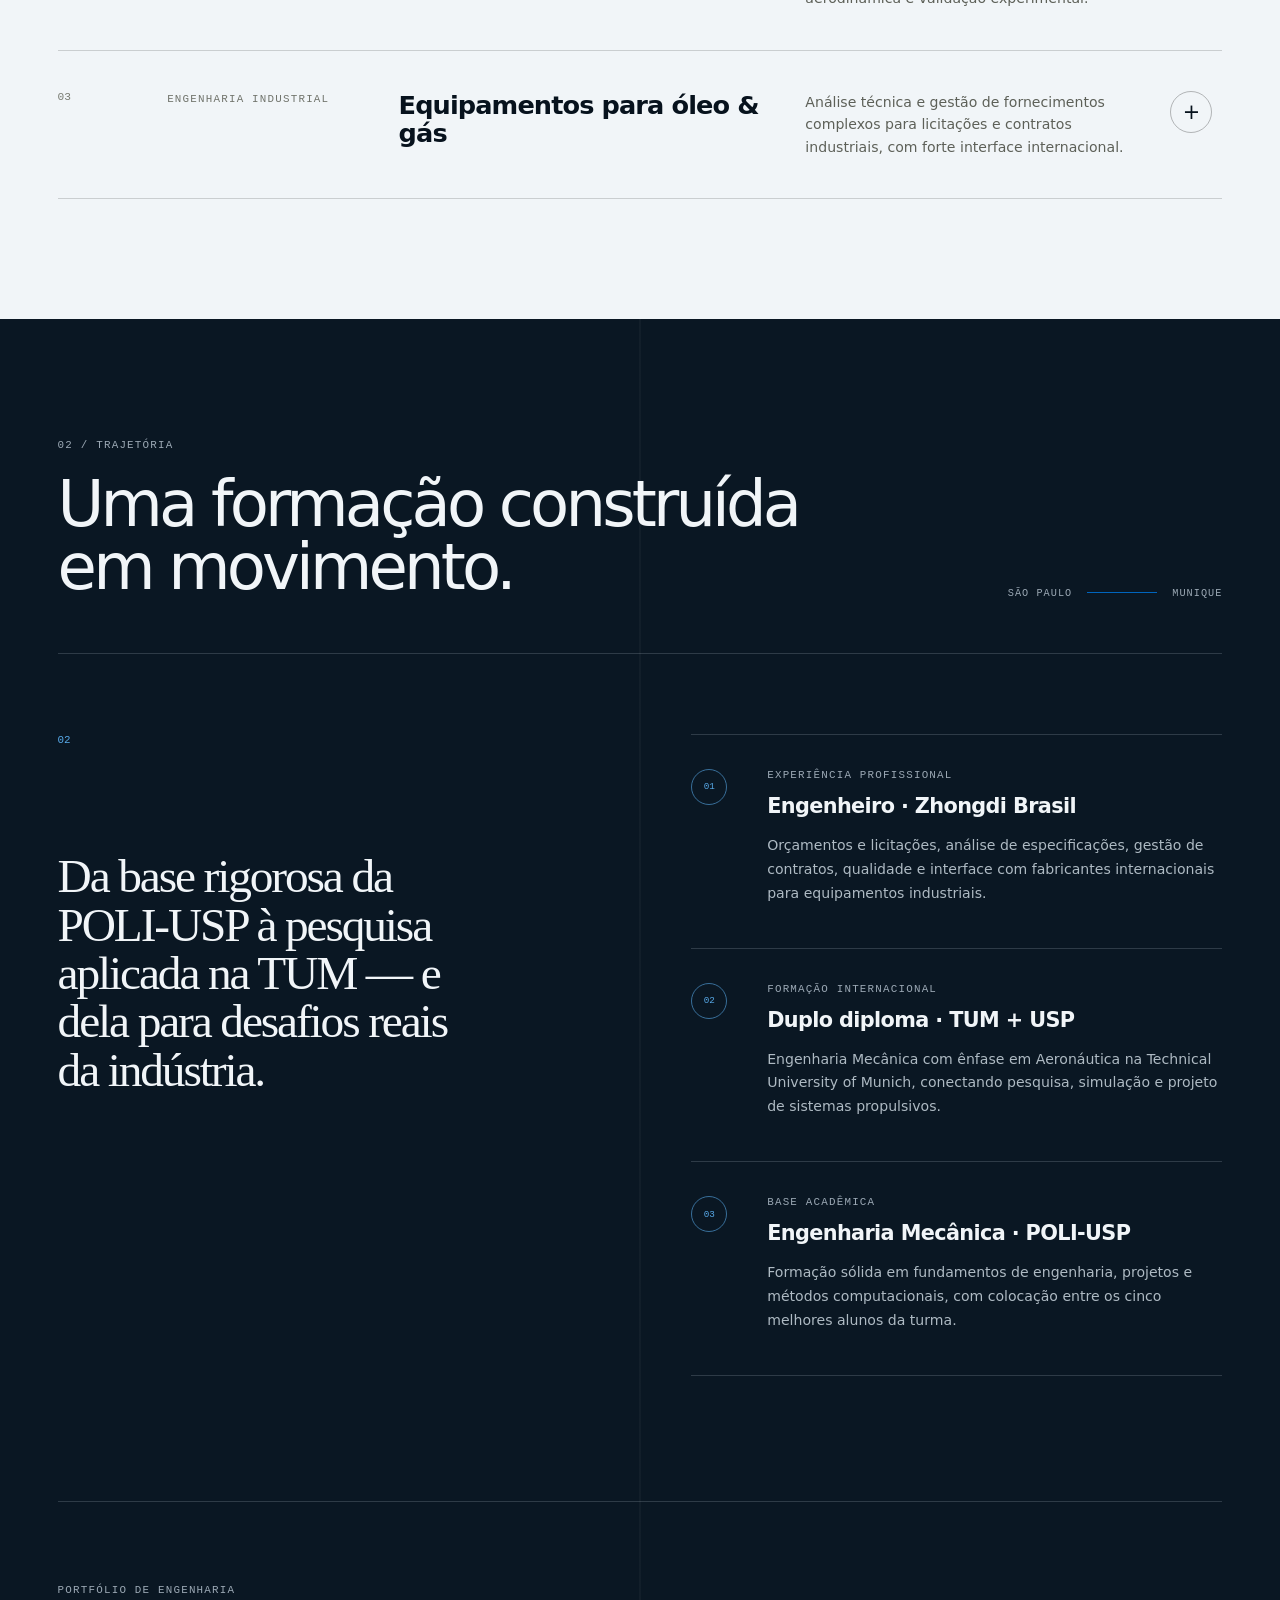
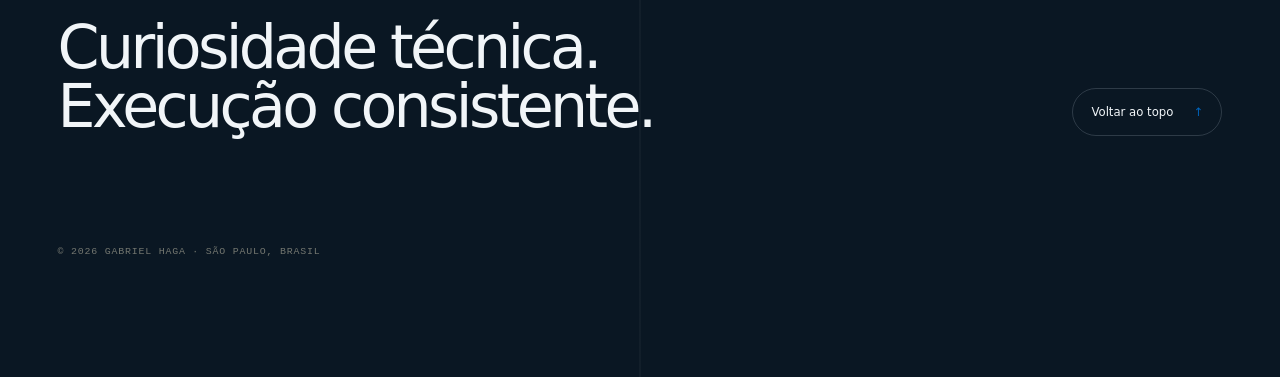
==== commit f5e65168: "Embed optimized eVTOL concept artwork" ====
--- a/index.html
+++ b/index.html
@@ -42,7 +42,7 @@
         <div class="hero-actions"><a class="button button-primary" href="#projetos">Explorar projetos <span aria-hidden="true">↓</span></a><a class="button button-ghost" href="#trajetoria">Conhecer trajetória</a></div>
       </div>
       <div class="hero-visual" aria-hidden="true">
-        <img class="evtol-image" src="evtol-concept.webp" alt="">
+        <img class="evtol-image" src="[data-uri]" alt="">
         <div class="visual-note note-top">eVTOL — CONCEPT</div><div class="visual-note note-bottom">AERO — 01</div>
       </div>
       <div class="capability-strip" aria-label="Áreas de atuação"><span>Aerodinâmica computacional</span><span>Otimização multiobjetivo</span><span>Python &amp; MATLAB</span><span>Projeto de hélices</span><span>Normas técnicas</span><span>Gestão da qualidade</span></div>
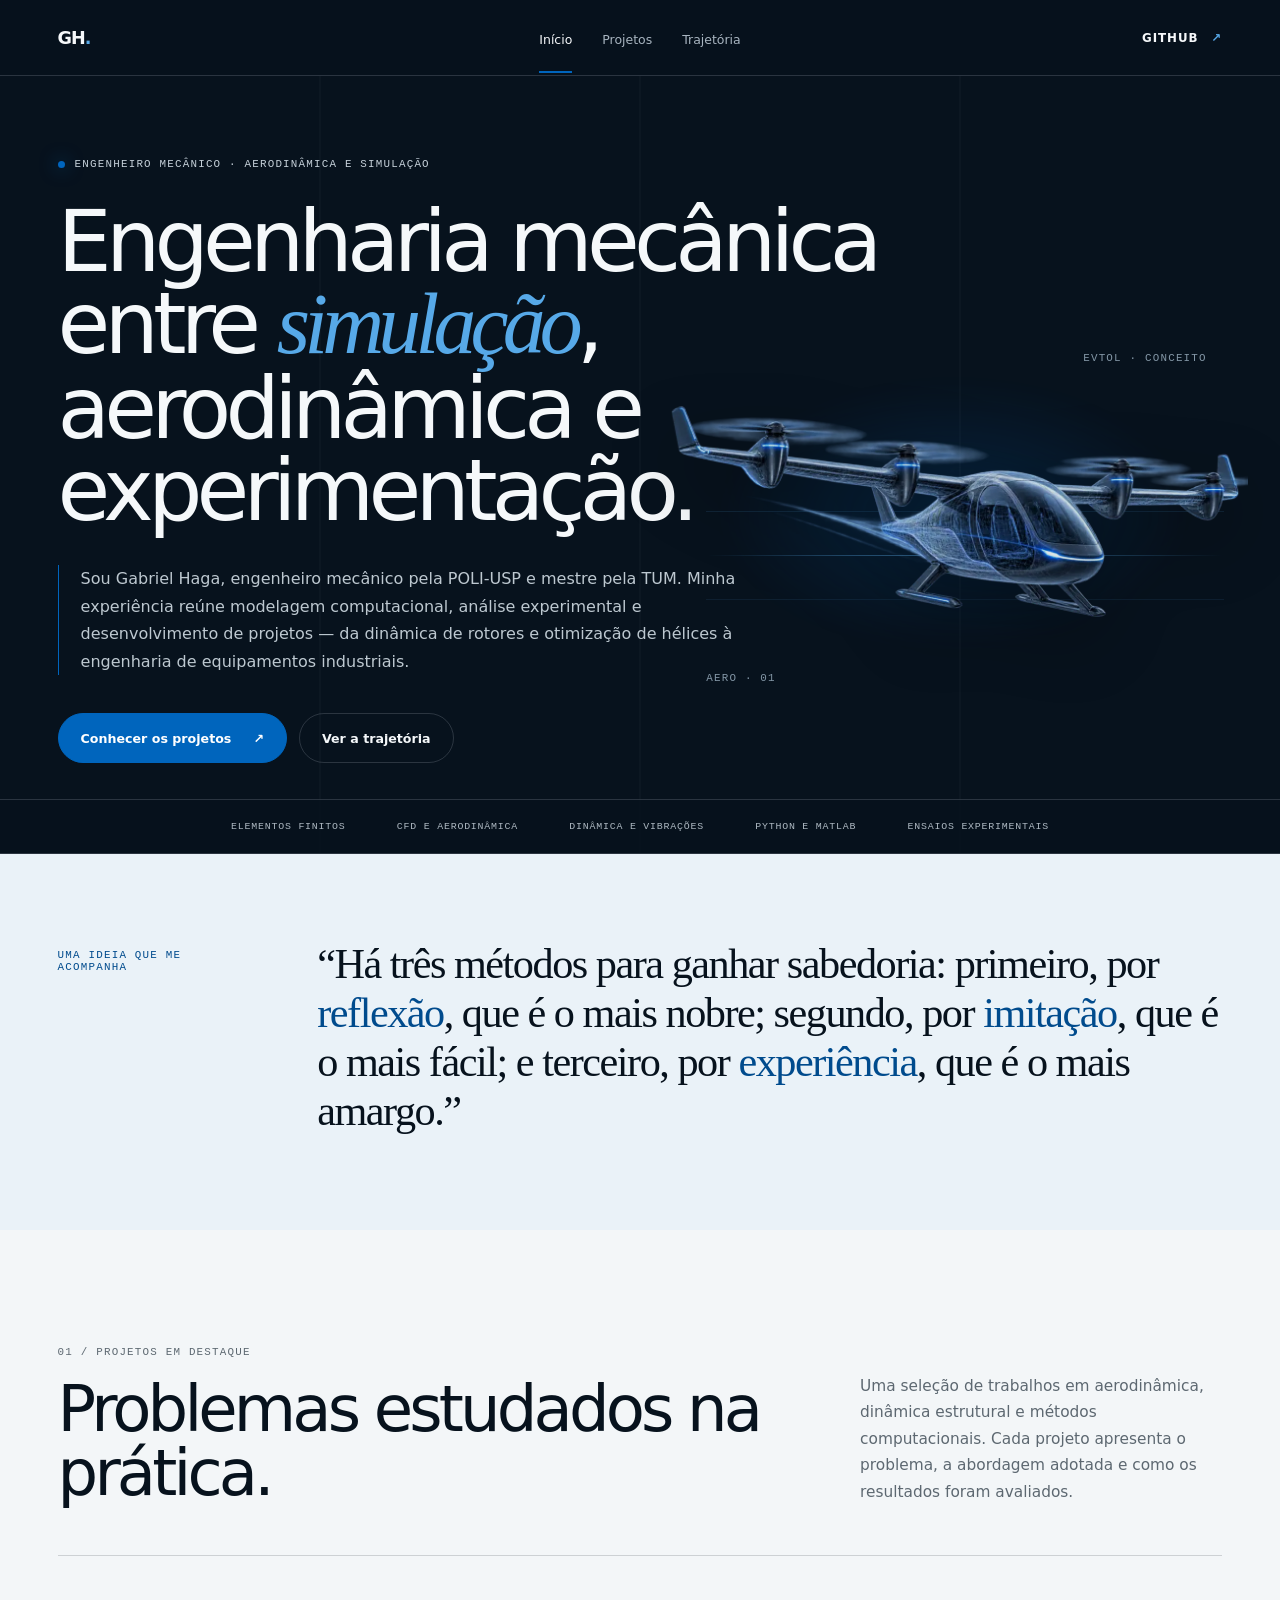
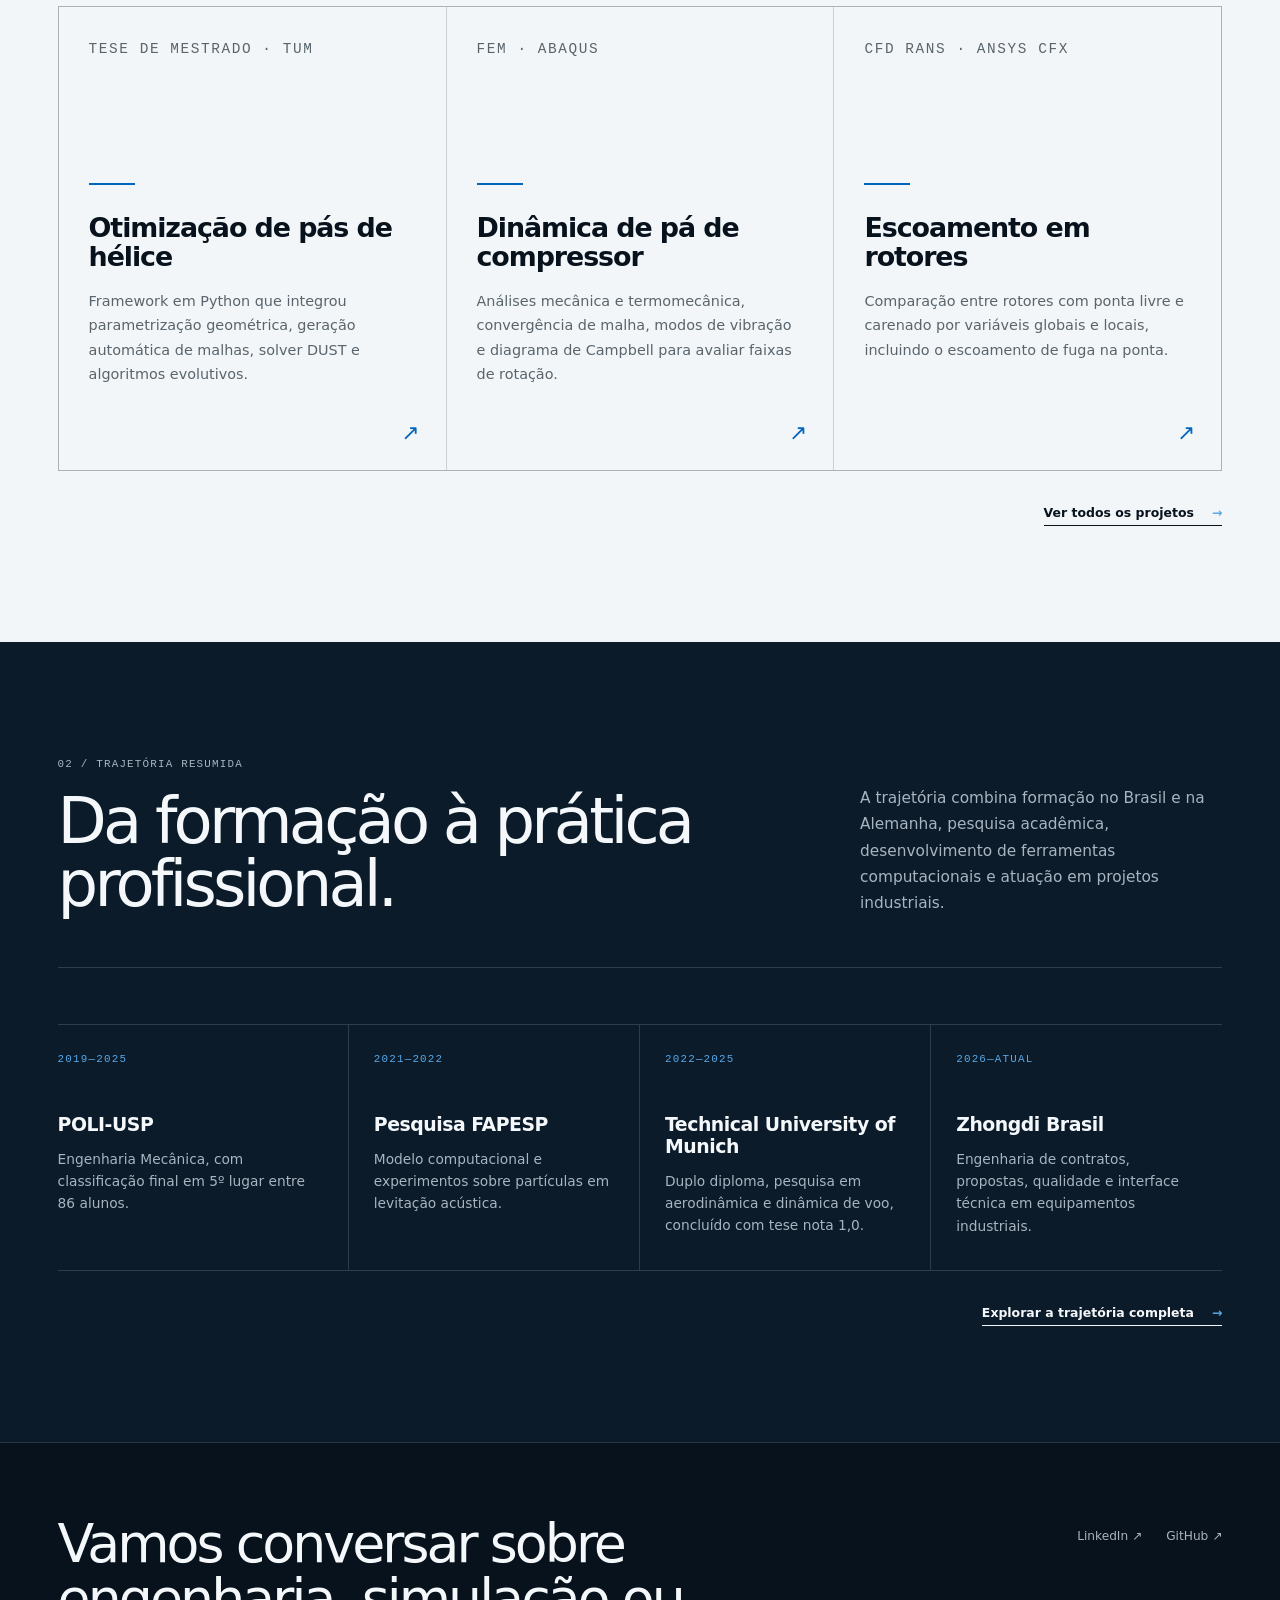
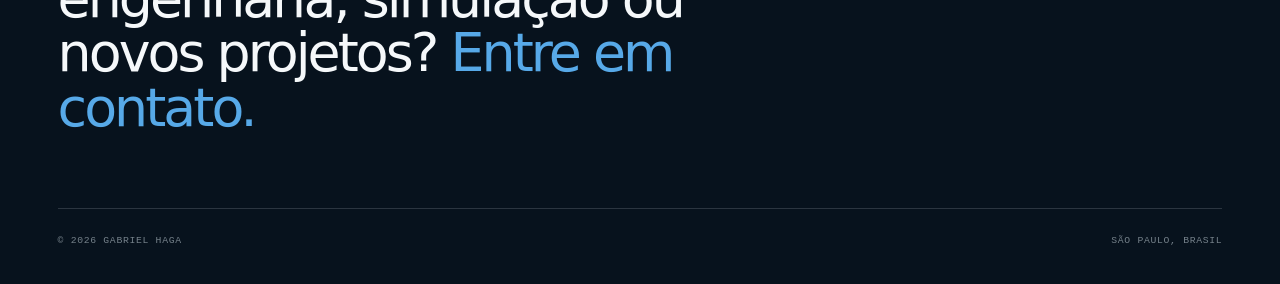
==== commit 9ce6cbb1: "Revise homepage with projects and journey summaries" ====
--- a/index.html
+++ b/index.html
@@ -4,80 +4,149 @@
   <meta charset="utf-8">
   <meta name="viewport" content="width=device-width, initial-scale=1">
   <meta name="theme-color" content="#07121d">
-  <meta name="description" content="Portfólio de Gabriel Haga: engenharia mecânica, aerodinâmica, propulsão e projetos industriais.">
-  <title>Gabriel Haga | Engenharia, Aerodinâmica e Projetos</title>
-  <style>
-    :root{--ink:#07121d;--paper:#f1f5f8;--muted:#9ba8b4;--line:rgba(225,238,248,.17);--acid:#0065bd;--acid-dark:#004b8d;--blue-light:#57a9e8;--serif:Georgia,"Times New Roman",serif;--sans:Inter,ui-sans-serif,system-ui,-apple-system,BlinkMacSystemFont,"Segoe UI",sans-serif;--mono:"SFMono-Regular",Consolas,"Liberation Mono",monospace}
-    *{box-sizing:border-box}html{scroll-behavior:smooth;scroll-padding-top:92px}body{margin:0;background:var(--ink);color:var(--paper);font-family:var(--sans);-webkit-font-smoothing:antialiased}a{color:inherit;text-decoration:none}::selection{background:var(--acid);color:var(--ink)}
-    .topbar{position:fixed;z-index:50;inset:0 0 auto;height:76px;display:grid;grid-template-columns:1fr auto 1fr;align-items:center;gap:32px;padding:0 4.5vw;border-bottom:1px solid var(--line);background:rgba(7,18,29,.84);backdrop-filter:blur(18px)}
-    .wordmark{width:max-content;font-size:1.1rem;font-weight:800;letter-spacing:-.06em}.wordmark span,.nav-cta span{color:var(--acid)}.nav-links{display:flex;gap:34px;color:var(--muted);font-size:.78rem}.nav-links a,.nav-cta,.button,.back-top{transition:color .18s,background .18s,border-color .18s,transform .18s}.nav-links a:hover,.nav-links a:focus-visible{color:var(--paper)}.nav-cta{justify-self:end;font-size:.76rem;font-weight:700;text-transform:uppercase;letter-spacing:.08em}.nav-cta span{margin-left:8px}
-    .hero{position:relative;min-height:100svh;padding:152px 4.5vw 54px;overflow:hidden;border-bottom:1px solid var(--line)}.hero-grid{position:absolute;inset:76px 0 0;pointer-events:none;opacity:.34;background-image:linear-gradient(to right,transparent calc(25% - 1px),var(--line) 25%,transparent calc(25% + 1px)),linear-gradient(to right,transparent calc(50% - 1px),var(--line) 50%,transparent calc(50% + 1px)),linear-gradient(to right,transparent calc(75% - 1px),var(--line) 75%,transparent calc(75% + 1px))}.hero-copy{position:relative;z-index:2;max-width:950px}
-    .eyebrow,.section-index,.project-type,.visual-note,.timeline-item .label{font-family:var(--mono);text-transform:uppercase;letter-spacing:.11em;font-size:.68rem}.eyebrow{display:flex;align-items:center;gap:10px;margin:0 0 29px;color:#c4d0d9}.status-dot{width:7px;height:7px;border-radius:50%;background:var(--acid);box-shadow:0 0 18px rgba(0,101,189,.8)}
-    .hero h1{max-width:960px;margin:0;font-size:clamp(3.7rem,7.5vw,8rem);font-weight:520;line-height:.93;letter-spacing:-.073em}.hero h1 em{font-family:var(--serif);color:var(--blue-light);font-weight:400}.hero-intro{max-width:630px;margin:38px 0 0;padding-left:23px;border-left:1px solid var(--acid);color:#b9c5ce;font-size:clamp(1rem,1.25vw,1.18rem);line-height:1.7}.hero-actions{display:flex;gap:12px;margin-top:38px}.button{min-height:50px;display:inline-flex;align-items:center;justify-content:center;gap:22px;padding:0 22px;border:1px solid var(--line);border-radius:999px;font-size:.79rem;font-weight:700}.button-primary{border-color:var(--acid);background:var(--acid);color:#fff}.button-primary:hover,.button-primary:focus-visible{background:#0878d2;transform:translateY(-2px)}.button-ghost:hover,.button-ghost:focus-visible{border-color:rgba(239,238,232,.5);transform:translateY(-2px)}
-    .hero-visual{position:absolute;z-index:1;right:2.5vw;bottom:80px;width:min(45vw,690px);aspect-ratio:16/10;display:grid;place-items:center;opacity:.94;isolation:isolate}.hero-visual:before{content:"";position:absolute;z-index:-1;inset:12% 8%;background:radial-gradient(ellipse,rgba(0,101,189,.24),rgba(0,101,189,0) 68%);filter:blur(12px)}.hero-visual:after{content:"";position:absolute;z-index:-1;left:8%;right:4%;top:61%;height:1px;background:linear-gradient(90deg,transparent,rgba(87,169,232,.7),transparent);box-shadow:0 -44px 0 rgba(87,169,232,.14),0 44px 0 rgba(87,169,232,.1)}.evtol-image{display:block;width:100%;height:auto;filter:drop-shadow(0 24px 38px rgba(0,0,0,.38));animation:float 7s ease-in-out infinite}.visual-note{position:absolute;color:#8ca0b0}.note-top{top:7%;right:7%}.note-bottom{bottom:4%;left:8%}@keyframes float{0%,100%{transform:translateY(0)}50%{transform:translateY(-9px)}}
-    .capability-strip{position:absolute;z-index:3;left:0;right:0;bottom:0;min-height:54px;display:flex;align-items:center;justify-content:space-around;gap:18px;padding:12px 4.5vw;border-top:1px solid var(--line);background:rgba(7,18,29,.8);color:#a9b5be;font-family:var(--mono);font-size:.63rem;text-transform:uppercase;letter-spacing:.08em}.capability-strip span:not(:last-child)::after{content:"·";margin-left:2.4vw;color:var(--blue-light)}
-    .section-shell{padding:120px 4.5vw}.projects{background:var(--paper);color:var(--ink)}.section-heading{display:grid;grid-template-columns:1.4fr .6fr;gap:48px;align-items:end;padding-bottom:54px;border-bottom:1px solid rgba(11,13,12,.17)}.section-index{margin:0 0 22px;color:#65685f}.section-heading h2,.site-footer h2{max-width:780px;margin:0;font-size:clamp(2.7rem,5vw,5.5rem);line-height:.98;letter-spacing:-.06em;font-weight:520}.section-heading>p{max-width:420px;margin:0;color:#61645c;line-height:1.7;font-size:.94rem}
-    .project-list{border-bottom:1px solid rgba(11,13,12,.17)}.project-card{border-top:1px solid rgba(11,13,12,.17)}.project-card:first-child{border-top:0}.project-card summary{display:grid;grid-template-columns:7% 1fr 52px;gap:28px;align-items:start;padding:40px 0;cursor:pointer;list-style:none}.project-card summary::-webkit-details-marker{display:none}.project-index{color:#797c73;font-family:var(--mono);font-size:.7rem}.project-main{display:grid;grid-template-columns:.58fr 1.1fr 1fr;gap:36px;align-items:start}.project-type{color:#71746c;line-height:1.5}.project-main strong{font-size:clamp(1.25rem,2vw,1.9rem);line-height:1.12;letter-spacing:-.035em}.project-description{color:#5d6058;line-height:1.6;font-size:.88rem}.project-toggle{width:42px;height:42px;display:grid;place-items:center;border:1px solid rgba(11,13,12,.28);border-radius:50%;font-size:1.3rem;transition:transform .2s,background .2s}.project-card[open] .project-toggle{transform:rotate(45deg)}.project-card:hover .project-toggle{background:var(--acid);border-color:var(--acid-dark)}.project-detail{display:grid;grid-template-columns:1fr 1fr;gap:36px;margin-left:calc(7% + 28px);padding:0 80px 42px 0}.project-detail p{margin:0;max-width:650px;line-height:1.75;color:#464940}.tag-list{display:flex;flex-wrap:wrap;align-content:start;gap:8px}.tag-list span{padding:8px 12px;border:1px solid rgba(11,13,12,.2);border-radius:999px;font-family:var(--mono);font-size:.63rem;text-transform:uppercase}
-    .journey{position:relative;background:#0a1723}.journey:before{content:"";position:absolute;inset:0;pointer-events:none;background-image:linear-gradient(to right,transparent calc(50% - 1px),rgba(239,238,232,.07) 50%,transparent calc(50% + 1px))}.journey-heading{position:relative;border-color:var(--line)}.journey-heading .section-index{color:var(--muted)}.location-mark{display:flex;align-items:center;gap:15px;justify-self:end;color:var(--muted);font-family:var(--mono);font-size:.64rem;text-transform:uppercase;letter-spacing:.1em}.location-mark i{display:block;width:70px;height:1px;background:var(--acid)}.journey-layout{position:relative;display:grid;grid-template-columns:1fr 1fr;gap:8vw;padding:80px 0 125px}.journey-statement{position:sticky;top:130px;align-self:start;min-height:360px;display:flex;flex-direction:column;justify-content:space-between;padding-right:8vw}.statement-number{color:var(--blue-light);font-family:var(--mono);font-size:.68rem}.journey-statement p{margin:0;max-width:520px;font-family:var(--serif);font-size:clamp(2.1rem,3.7vw,4.2rem);line-height:1.02;letter-spacing:-.045em}.timeline{border-top:1px solid var(--line)}.timeline-item{display:grid;grid-template-columns:52px 1fr;gap:24px;padding:34px 0 42px;border-bottom:1px solid var(--line)}.timeline-marker{width:36px;height:36px;display:grid;place-items:center;border:1px solid rgba(87,169,232,.6);border-radius:50%;color:var(--blue-light);font-family:var(--mono);font-size:.58rem}.timeline-item .label{margin:0 0 13px;color:var(--muted)}.timeline-item h3{margin:0 0 16px;font-size:1.3rem;letter-spacing:-.03em}.timeline-item .copy{display:block;max-width:600px;color:#aebac3;font-size:.88rem;line-height:1.7}
-    .site-footer{position:relative;display:grid;grid-template-columns:1fr auto;gap:60px;align-items:end;padding-top:82px;border-top:1px solid var(--line)}.site-footer .section-index{color:var(--muted)}.site-footer h2{font-size:clamp(2.7rem,4.7vw,5.2rem)}.back-top{min-width:150px;height:48px;display:inline-flex;align-items:center;justify-content:space-between;padding:0 18px;border:1px solid var(--line);border-radius:999px;font-size:.73rem}.back-top span{color:var(--acid)}.back-top:hover{border-color:var(--acid)}.footer-note{grid-column:1/-1;margin:50px 0 0;color:#747770;font-family:var(--mono);font-size:.62rem;text-transform:uppercase;letter-spacing:.08em}:focus-visible{outline:2px solid var(--acid);outline-offset:4px}
-    @media(max-width:980px){.hero{min-height:920px}.hero-visual{width:42vw;opacity:.48}.project-main{grid-template-columns:.45fr 1fr}.project-description{grid-column:2}.project-detail{grid-template-columns:1fr}.journey-layout{gap:6vw}}
-    @media(max-width:720px){.topbar{height:66px;grid-template-columns:1fr auto;padding:0 20px}.nav-links{display:none}.hero{min-height:840px;padding:128px 20px 72px}.hero h1{font-size:clamp(3.45rem,17vw,5.6rem)}.hero-intro{margin-top:30px}.hero-actions{align-items:stretch;flex-direction:column;max-width:320px}.hero-visual{width:72vw;right:-18vw;bottom:75px;opacity:.32}.capability-strip{overflow:hidden;justify-content:flex-start;padding-left:20px;white-space:nowrap}.capability-strip span:nth-child(n+4){display:none}.capability-strip span:not(:last-child)::after{margin-left:18px}.section-shell{padding:88px 20px}.section-heading{grid-template-columns:1fr;gap:24px;padding-bottom:38px}.section-heading h2{font-size:3rem}.project-card summary{grid-template-columns:32px 1fr 40px;gap:12px;padding:30px 0}.project-main{grid-template-columns:1fr;gap:10px}.project-description{grid-column:1;margin-top:6px}.project-toggle{width:36px;height:36px}.project-detail{margin-left:44px;padding:0 0 34px;gap:22px}.journey:before{display:none}.location-mark{justify-self:start}.journey-layout{grid-template-columns:1fr;padding:62px 0 90px}.journey-statement{position:static;min-height:0;padding:0 0 60px;gap:42px}.timeline-item{grid-template-columns:42px 1fr;gap:14px}.site-footer{grid-template-columns:1fr;gap:42px}.site-footer h2{font-size:3.05rem}.back-top{width:150px}.footer-note{margin-top:18px}}
-    @media(prefers-reduced-motion:reduce){html{scroll-behavior:auto}*,*:before,*:after{animation-duration:.01ms!important;animation-iteration-count:1!important}}
-  </style>
+  <meta name="description" content="Portfólio de Gabriel Haga: engenharia mecânica, aerodinâmica, simulação e projetos industriais.">
+  <title>Gabriel Haga | Engenharia Mecânica, Aerodinâmica e Simulação</title>
+  <link rel="stylesheet" href="styles.css">
 </head>
 <body>
-  <main>
-    <nav class="topbar" aria-label="Navegação principal">
-      <a class="wordmark" href="#inicio" aria-label="Ir para o início">GH<span>.</span></a>
-      <div class="nav-links"><a href="#projetos">Projetos</a><a href="#trajetoria">Trajetória</a></div>
-      <a class="nav-cta" href="https://github.com/GTH14" target="_blank" rel="noreferrer">GitHub <span aria-hidden="true">↗</span></a>
+  <a class="skip-link" href="#conteudo">Ir para o conteúdo</a>
+
+  <header class="topbar">
+    <nav class="nav-shell" aria-label="Navegação principal">
+      <a class="wordmark" href="index.html" aria-label="Página inicial de Gabriel Haga">GH<span>.</span></a>
+      <div class="nav-links">
+        <a href="index.html" aria-current="page">Início</a>
+        <a href="projetos.html">Projetos</a>
+        <a href="trajetoria.html">Trajetória</a>
+      </div>
+      <a class="nav-external" href="https://github.com/GTH14" target="_blank" rel="noreferrer">GitHub <span aria-hidden="true">↗</span></a>
     </nav>
+  </header>
 
-    <section class="hero" id="inicio">
-      <div class="hero-grid" aria-hidden="true"></div>
-      <div class="hero-copy">
-        <p class="eyebrow"><span class="status-dot"></span> Engenharia mecânica · Aerodinâmica</p>
-        <h1>Transformo problemas complexos em engenharia que <em>avança.</em></h1>
-        <p class="hero-intro">Sou Gabriel Haga, engenheiro formado pela POLI-USP e pela TUM. Minha trajetória conecta pesquisa em propulsão, desenvolvimento computacional e execução de projetos industriais.</p>
-        <div class="hero-actions"><a class="button button-primary" href="#projetos">Explorar projetos <span aria-hidden="true">↓</span></a><a class="button button-ghost" href="#trajetoria">Conhecer trajetória</a></div>
+  <main id="conteudo">
+    <section class="hero" aria-labelledby="hero-title">
+      <div class="hero-shell">
+        <div class="hero-copy">
+          <p class="eyebrow"><span class="status-dot" aria-hidden="true"></span> Engenheiro mecânico · Aerodinâmica e simulação</p>
+          <h1 id="hero-title">Engenharia mecânica entre <em>simulação</em>, aerodinâmica e experimentação.</h1>
+          <p class="hero-intro">Sou Gabriel Haga, engenheiro mecânico pela POLI-USP e mestre pela TUM. Minha experiência reúne modelagem computacional, análise experimental e desenvolvimento de projetos — da dinâmica de rotores e otimização de hélices à engenharia de equipamentos industriais.</p>
+          <div class="hero-actions">
+            <a class="button button-primary" href="projetos.html">Conhecer os projetos <span aria-hidden="true">↗</span></a>
+            <a class="button button-ghost" href="trajetoria.html">Ver a trajetória</a>
+          </div>
+        </div>
+
+        <div class="hero-visual" aria-hidden="true">
+          <img class="evtol-image" src="[data-uri]" alt="">
+          <div class="visual-note note-top">eVTOL · CONCEITO</div>
+          <div class="visual-note note-bottom">AERO · 01</div>
+        </div>
       </div>
-      <div class="hero-visual" aria-hidden="true">
-        <img class="evtol-image" src="[data-uri]